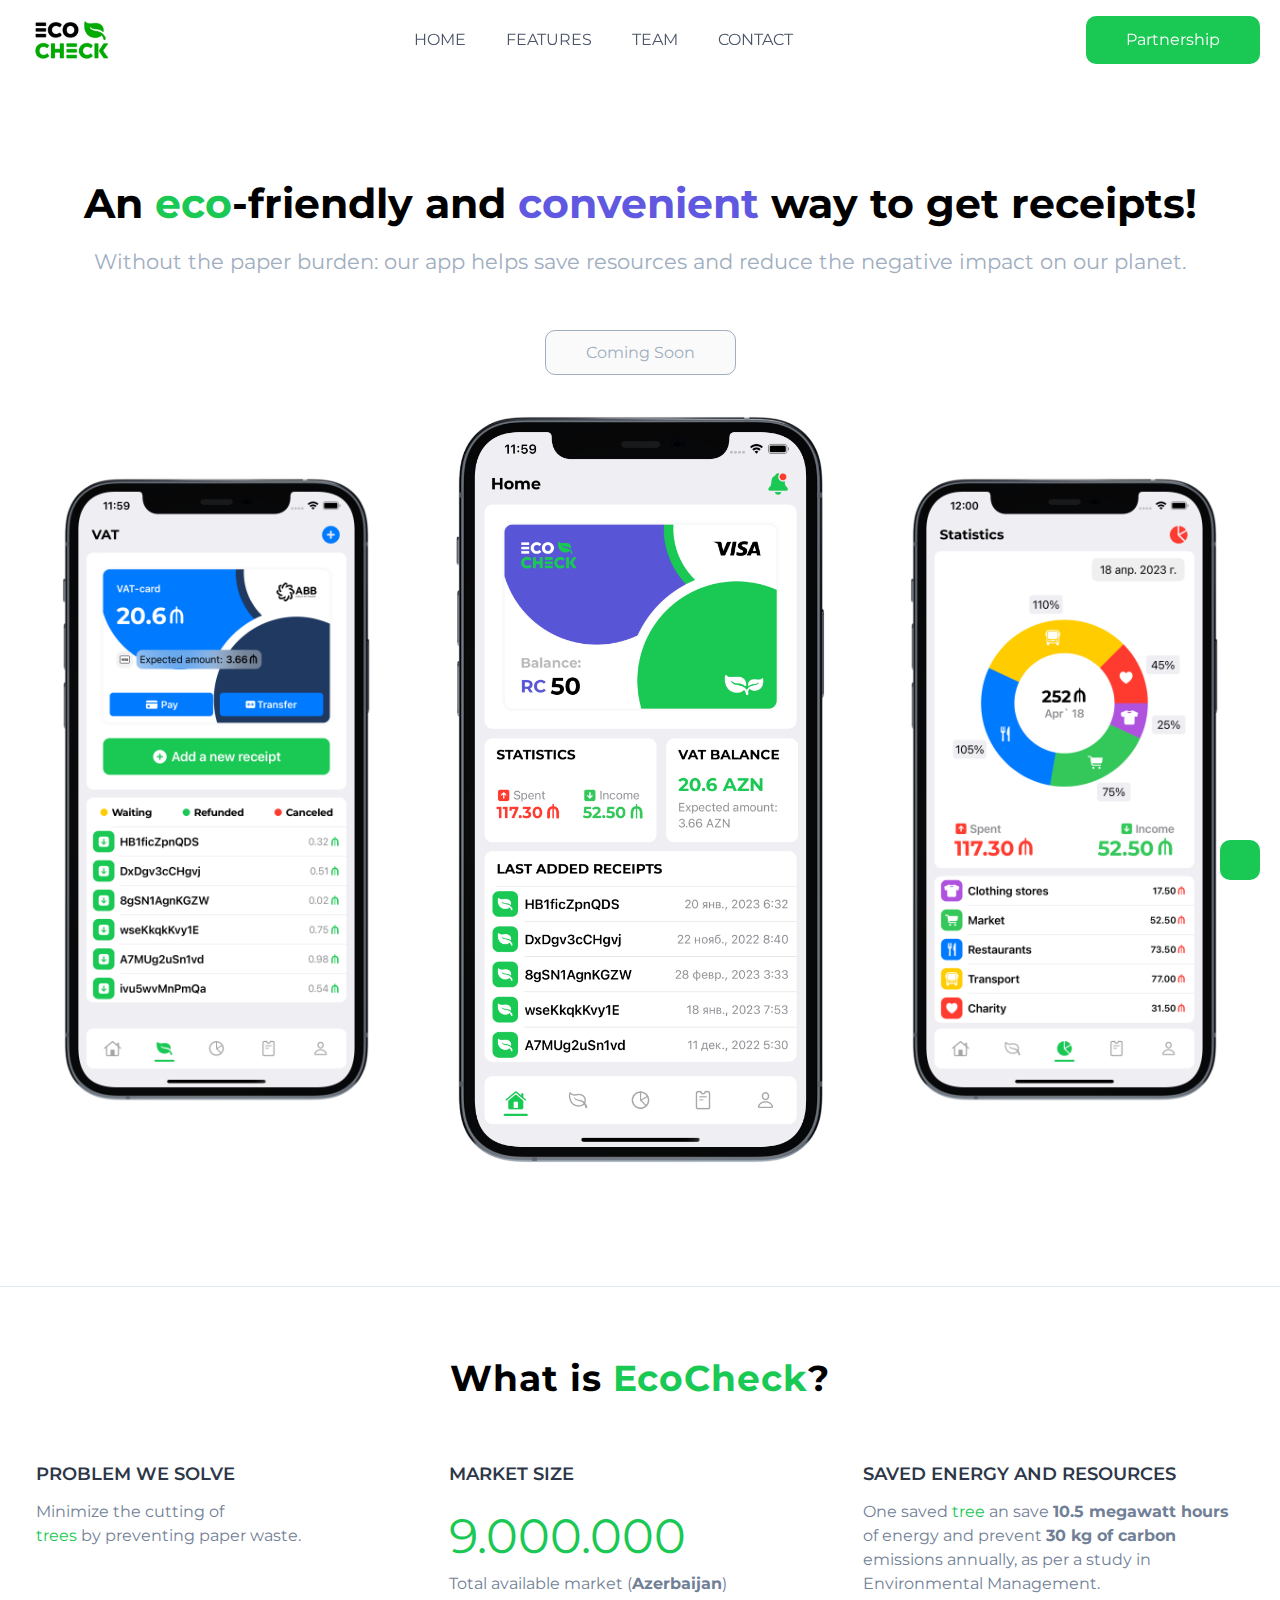
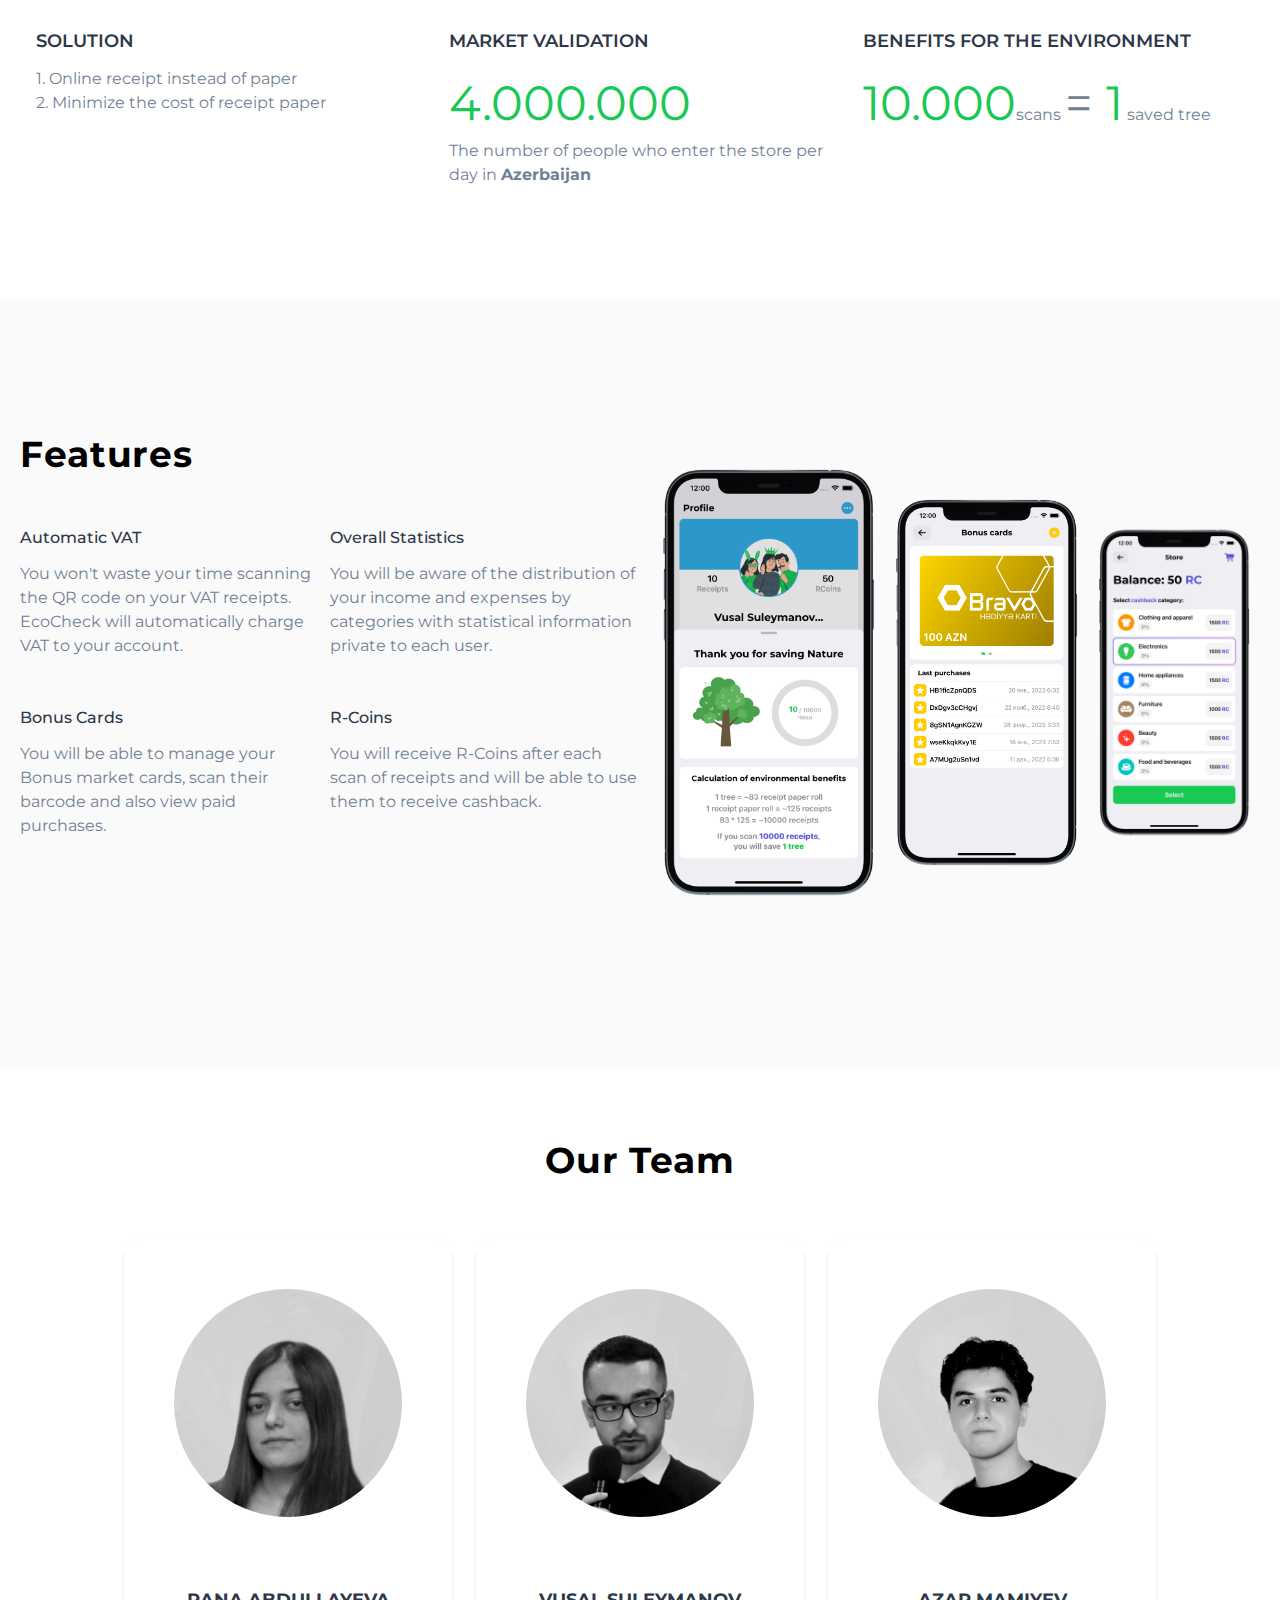
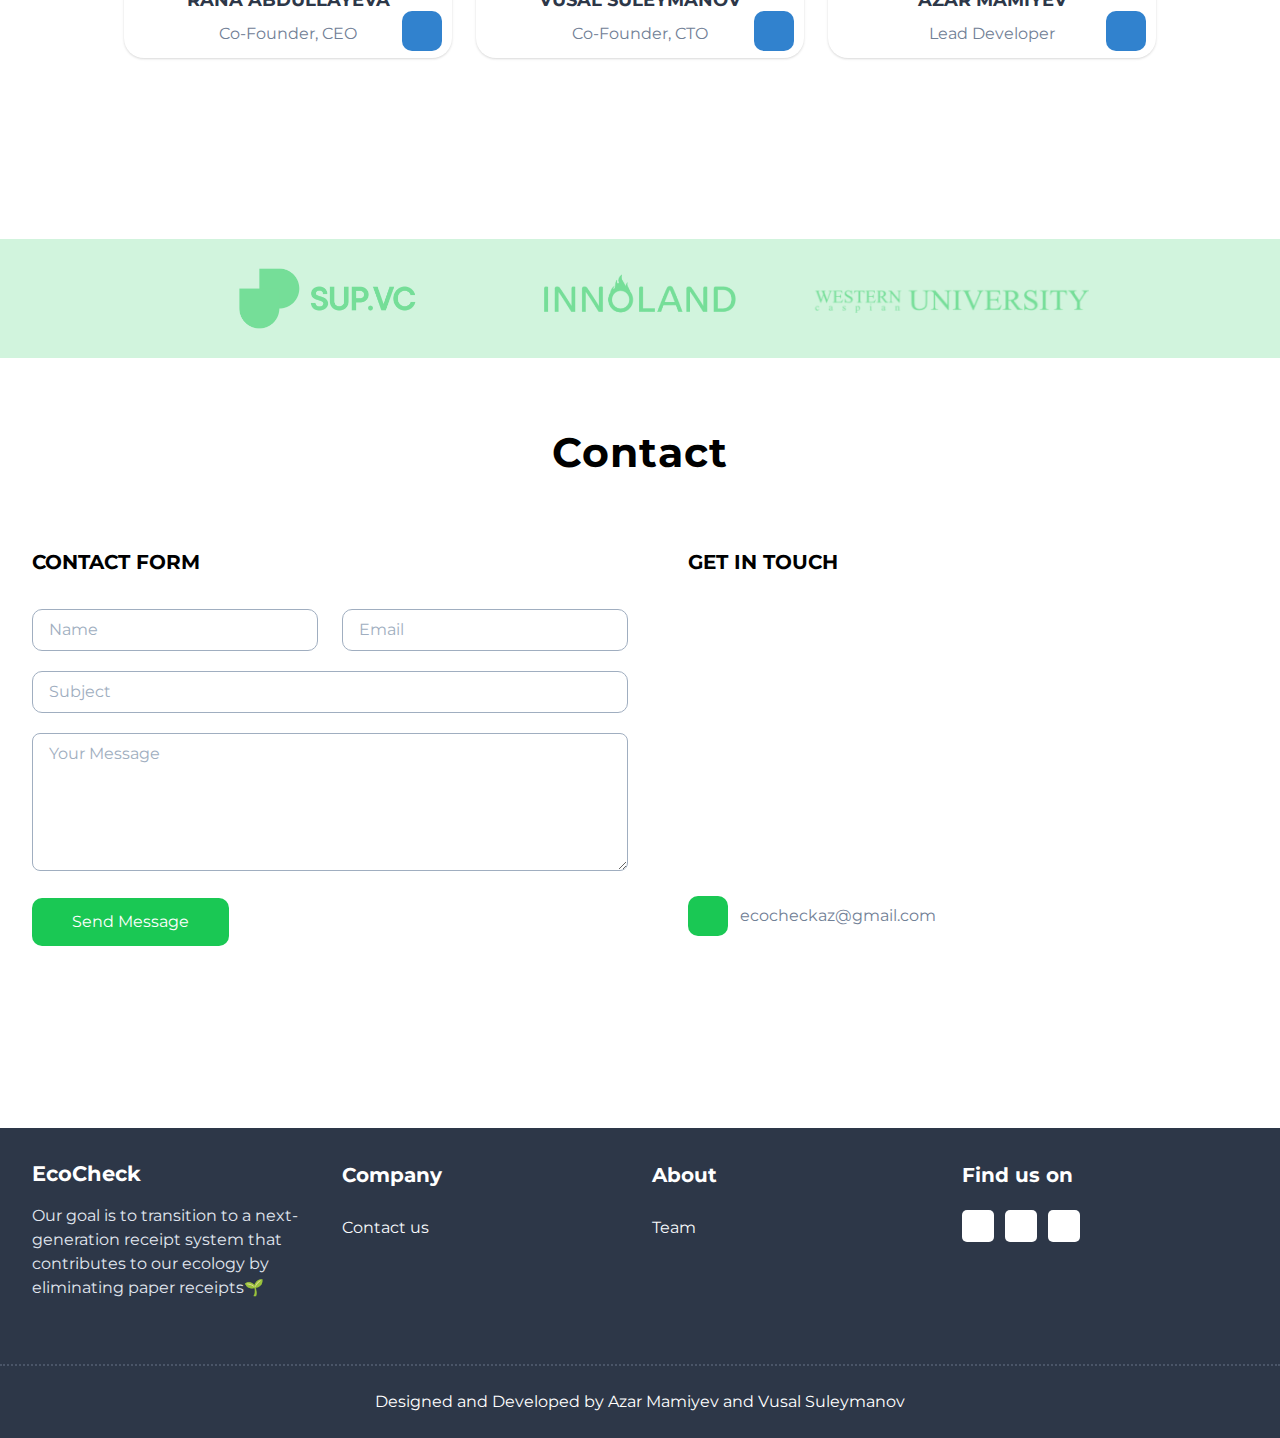
==== index.html @ 6d4630d9 "Add files via upload" ====
<!DOCTYPE html>
<html lang="en" style="scroll-behavior: smooth;">
  <head>
    <!-- Required meta tags -->
    <meta charset="utf-8">
    <meta name="viewport" content="width=device-width, initial-scale=1, shrink-to-fit=no">

    <!--====== Favicon Icon ======-->
    <link rel="shortcut icon" href="assets/img/favicon.png" type="image/png">

    <title>EcoCheck</title>

    <!-- Icon -->
    <link rel="stylesheet" type="text/css" href="assets/css/LineIcons.2.0.css">
    <link rel="stylesheet" href="https://cdnjs.cloudflare.com/ajax/libs/font-awesome/6.4.0/css/all.min.css" integrity="sha512-iecdLmaskl7CVkqkXNQ/ZH/XLlvWZOJyj7Yy7tcenmpD1ypASozpmT/E0iPtmFIB46ZmdtAc9eNBvH0H/ZpiBw==" crossorigin="anonymous" referrerpolicy="no-referrer" />
    <!-- Animate -->
    <link rel="stylesheet" type="text/css" href="assets/css/animate.css">
    <!-- Tiny Slider  -->
    <link rel="stylesheet" type="text/css" href="assets/css/tiny-slider.css">
    <!-- Tailwind css -->
    <link rel="stylesheet" type="text/css" href="assets/css/tailwind.css">
  </head>
  <body>

    <!-- Header Area wrapper Starts -->
    <header id="header-wrap" class="relative">
      <!-- Navbar Start -->      
      <div class="navigation fixed top-0 left-0 w-full z-30 duration-300">
          <div class="container">
              <nav class="navbar py-2 navbar-expand-lg flex justify-between items-center relative duration-300">
                  <a class="navbar-brand smaller" href="index.html">
                    <img src="assets/img/Logo.png" alt="Logo">
                  </a>
                  <button class="navbar-toggler focus:outline-none block lg:hidden" type="button" data-toggle="collapse" data-target="#navbarSupportedContent" aria-controls="navbarSupportedContent" aria-expanded="false" aria-label="Toggle navigation">
                      <span class="toggler-icon"></span>
                      <span class="toggler-icon"></span>
                      <span class="toggler-icon"></span>
                  </button>

                  <div class="collapse navbar-collapse hidden lg:block duration-300 shadow absolute top-100 left-0 mt-full bg-white z-20 px-5 py-3 w-full lg:static lg:bg-transparent lg:shadow-none" id="navbarSupportedContent">
            <ul class="navbar-nav mr-auto justify-center items-center lg:flex">
              <li class="nav-item">
                <a class="page-scroll" href="#" onclick="scroolNav('hero-area')">Home</a>
              </li>
              <li class="nav-item">
                <a class="page-scroll" href="#" onclick="scroolNav('feature')">Features</a>
              </li>
              <li class="nav-item">
                <a class="page-scroll" href="#" onclick="scroolNav('team')">Team</a>
              </li>
              <li class="nav-item">
                <a class="page-scroll" href="#" onclick="scroolNav('contact')">Contact</a>
              </li>
            </ul>
          </div>
          <div class="text-center mb-15 wow fadeInUp" data-wow-delay="1.2s">
            <button onclick="scroolNav('contact')" class="btn">Partnership</button>
          </div>
        </nav>
      </div>
    </div>
    <!-- Navbar End -->
    </header>
    <!-- Header Area wrapper End -->

    <!-- Hero Area Start -->
  <section id="hero-area" class="bg-white-100 pt-48 pb-10">
    <div class="container">
      <div class="flex justify-between">
        <div class="w-full text-center">
          <h2 class="text-4xl font-bold leading-snug mb-10 wow fadeInUp" data-wow-delay="1s">An <p class="greentext">eco</p>-friendly and <p class="indigotext">convenient</p> way to get receipts!</h2>
          <p class="text-2xl leading-snug text-gray-500 mb-16 wow fadeInUp" data-wow-delay="1s">Without the paper burden: our app helps save resources and reduce the negative impact on our planet.</p>
          <div class="text-center mb-12 wow fadeInUp" data-wow-delay="1.2s">
            <a class="no-click-btn">Coming Soon</a>
          </div>
          <div class="text-center wow fadeInUp centerize" data-wow-delay="1.6s">
            <img class="mx-auto screen-size-2 float-right" src="assets/img/screens/Vatview.png" alt="Screenshot">
            <img class="mx-auto screen-size float-right" src="assets/img/screens/Homeview.png" alt="Screenshot">
            <img class="mx-auto screen-size-2 float-right" src="assets/img/screens/Statisticsview.png" alt="Screenshot">
          </div>
        </div>
      </div>
    </div>
  </section>
  <!-- Hero Area End -->

  <hr>

  <!-- Services Section Start -->
  <section id="services" class="py-24">
    <div class="container">
      <div class="text-center">
        <h2 class="mb-12 section-heading wow fadeInDown text-black" data-wow-delay="0.3s">What is <p class="greentext">EcoCheck</p>?</h2>
      </div>
      <div class="flex flex-wrap">
        <!-- Services item -->
        <div class="w-full sm:w-1/2 md:w-1/2 lg:w-1/3">
          <div class="m-4 wow fadeInRight" data-wow-delay="0.3s">
            <div class="greentext text-5xl">
              <i class="fa-solid fa-triangle-exclamation"></i>
            </div>
            <div>
              <h3 class="service-title">Problem we solve</h3>
              <p class="text-gray-600">Minimize the cutting of <p class="greentext">trees</p><p class="graytext"> by preventing paper waste.</p>
            </div>
          </div>
        </div>
        <!-- Services item -->
        <div class="w-full sm:w-1/2 md:w-1/2 lg:w-1/3">
          <div class="m-4 wow fadeInRight" data-wow-delay="0.6s">
            <div class="greentext text-5xl">
              <i class="fa-solid fa-chart-simple"></i>
            </div>
            <div>
              <h3 class="service-title">Market Size</h3>
              <p class="greentext text-5xl">9.000.000</p>
              <p class="text-gray-600">Total available market (<strong>Azerbaijan</strong>)</p>
            </div>
          </div>
        </div>
        <!-- Services item -->
        <div class="w-full sm:w-1/2 md:w-1/2 lg:w-1/3">
          <div class="m-4 wow fadeInRight" data-wow-delay="0.9s">
            <div class="greentext text-5xl">
              <i class="fa-solid fa-tree"></i>
            </div>
            <div>
              <h3 class="service-title">Saved energy and resources</h3>
              <p class="graytext">One saved <p class="greentext">tree</p><p class="graytext"> an save <strong>10.5 megawatt hours</strong> of energy and prevent <strong>30 kg of carbon</strong> emissions annually, as per a study in Environmental Management.</p>
            </div>
          </div>
        </div>
        <!-- Services item -->
        <div class="w-full sm:w-1/2 md:w-1/2 lg:w-1/3">
          <div class="m-4 wow fadeInRight" data-wow-delay="1.2s">
            <div class="greentext text-5xl">
              <i class="fa-solid fa-square-check"></i>
            </div>
            <div>
              <h3 class="service-title">Solution</h3>
              <p class="text-gray-600">1. Online receipt instead of paper</p>
              <p class="text-gray-600">2. Minimize the cost of receipt paper</p>
            </div>
          </div>
        </div>
        <!-- Services item -->
        <div class="w-full sm:w-1/2 md:w-1/2 lg:w-1/3">
          <div class="m-4 wow fadeInRight" data-wow-delay="1.5s">
            <div class="greentext text-5xl">
              <i class="fa-solid fa-people-group"></i>
            </div>
            <div>
              <h3 class="service-title">Market Validation</h3>
              <p class="greentext text-5xl">4.000.000</p>
              <p class="text-gray-600">The number of people who enter the store per day in <strong>Azerbaijan</strong></p>
            </div>
          </div>
        </div>
        <!-- Services item -->
        <div class="w-full sm:w-1/2 md:w-1/2 lg:w-1/3">
          <div class="m-4 wow fadeInRight" data-wow-delay="1.8s">
            <div class="greentext text-5xl">
              <i class="fa-solid fa-leaf"></i>
            </div>
            <div>
              <h3 class="service-title">Benefits for the Environment</h3>
              <p class="greentext text-5xl">10.000</p><p class="graytext">scans</p>
              <p class="graytext text-5xl">= </p>
              <p class="greentext text-5xl">1</p>
              <p class="graytext">saved tree</p>
            </div>
          </div>
        </div>
      </div>
    </div>
  </section>
  <!-- Services Section End -->


  <!-- Feature Section Start -->
  <div id="feature" class="graybackground py-24" style="height: 770px;">
    <div class="container">
      <div class="flex flex-wrap items-center">
        <div class="w-full lg:w-1/2">
          <div class="mb-5 lg:mb-0">
            <h2 class="mb-12 section-heading wow fadeInDown text-black" data-wow-delay="0.3s">Features</h2>
            <div class="flex flex-wrap">
              <div class="w-full sm:w-1/2 lg:w-1/2">
                <div class="">
                  <div class="icon text-4xl">
                    <i class="fa-regular fa-money-bill-transfer"></i>
                  </div>
                  <div class="features-content">
                    <h4 class="feature-title">Automatic VAT</h4>
                    <p>You won't waste your time scanning the QR code on your VAT receipts. EcoCheck will automatically charge VAT to your account.</p>
                  </div>
                </div>
              </div>
              <div class="w-full sm:w-1/2 lg:w-1/2">
                <div>
                  <div class="icon text-4xl">
                    <i class="fa-solid fa-chart-pie" style="color: #FF0000;"></i>
                  </div>
                  <div class="features-content">
                    <h4 class="feature-title">Overall Statistics</h4>
                    <p>You will be aware of the distribution of your income and expenses by categories with statistical information private to each user.</p>
                  </div>
                </div>
              </div>
              <div class="w-full sm:w-1/2 lg:w-1/2">
                <div>
                  <div class="icon text-4xl marg-top">
                    <i class="fa-solid fa-credit-card" style="color: #6058E1;"></i>
                  </div>
                  <div class="features-content">
                    <h4 class="feature-title">Bonus Cards</h4>
                    <p>You will be able to manage your Bonus market cards, scan their barcode and also view paid <br>purchases.</p>
                  </div>
                </div>
              </div>
              <div class="w-full sm:w-1/2 lg:w-1/2">
                <div>
                  <div class="icon text-4xl marg-top">
                    <i class="fa-solid fa-coins" style="color: #FFD600;"></i>
                  </div>
                  <div class="features-content">
                    <h4 class="feature-title">R-Coins</h4>
                    <p>You will receive R-Coins after each scan of receipts and will be able to use them to receive cashback.</p>
                  </div>
                </div>
              </div>
            </div>
          </div>
        </div>
        <div class="w-full lg:w-1/2" style="margin-top: 100px;">
          <div class="mx-3 lg:mr-0 lg:ml-3 wow fadeInRight centerize" data-wow-delay="0.3s">
            <img class="mx-auto screen-size-3 float-right" src="assets/img/screens/Treeview.png" alt="VAT">
            <img class="mx-auto screen-size float-right" src="assets/img/screens/Bonusesview.png" alt="VAT">
            <img class="mx-auto screen-size-2 float-right" src="assets/img/screens/Storeview.png" alt="VAT">
          </div>
        </div>
      </div>
    </div>
  </div>
  <!-- Feature Section End -->

  <!-- Team Item Starts -->
  <section id="team" class="py-24 text-center" style="height: 770px;">
    <div class="container">
      <div class="text-center">
        <h2 class="mb-12 section-heading wow fadeInDown" data-wow-delay="0.3s">Our Team</h2>
      </div>
      <div class="flex flex-wrap justify-center">
        <div class="max-w-sm sm:w-1/2 md:w-1/2 lg:w-1/3">
          <div class="team-item">
            <div class="team-img relative">
              <img class="img-fluid img1" src="assets/img/team/img1.jpg" alt="">
            </div>
            <div class="text-center px-5 py-3">
              <h3 class="team-name">Rana Abdullayeva</h3>
              <p>Co-Founder, CEO</p>
              <a href="https://www.linkedin.com/in/rena-abdullayeva-781b67197/" class="social-link hover:bg-indigo-500">
                <i class="lni lni-linkedin-original" aria-hidden="true"></i>
              </a>
            </div>
          </div>
        </div>
        <div class="max-w-sm sm:w-1/2 md:w-1/2 lg:w-1/3">
          <div class="team-item">
            <div class="team-img relative">
              <img class="img-fluid img1" src="assets/img/team/img2.jpg" alt="">
            </div>
            <div class="text-center px-5 py-3">
              <h3 class="team-name">Vusal Suleymanov</h3>
              <p>Co-Founder, CTO</p>
              <a href="https://www.linkedin.com/in/vusal-suleymanov/" class="social-link hover:bg-indigo-500">
                <i class="lni lni-linkedin-original" aria-hidden="true"></i>
              </a>
            </div>
          </div>
        </div>
        <div class="max-w-sm sm:w-1/2 md:w-1/2 lg:w-1/3">
          <div class="team-item">
            <div class="team-img relative">
              <img class="img-fluid img1" src="assets/img/team/img3.jpg" alt="">
            </div>
            <div class="text-center px-5 py-3">
              <h3 class="team-name">Azar Mamiyev</h3>
              <p>Lead Developer</p>
              <a href="https://www.linkedin.com/in/azarmamiyev/" class="social-link hover:bg-indigo-500">
                <i class="lni lni-linkedin-original" aria-hidden="true"></i>
              </a>
            </div>
          </div>
        </div>
      </div>
    </div>
  </section>
  <!-- Team Section End -->

  <!-- Clients Section Start -->
  <div id="clients" class="py-2 transparentgreen">
    <div class="container">
      <div class="text-center">
      </div>
      <div class="flex flex-wrap justify-center">
        <div class="w-1/2 md:w-1/4 lg:w-1/4 centerize">
          <div class="m-5 wow fadeInUp centerize" data-wow-delay="0.3s">
            <img class="client-logo" src="assets/img/partners/Supvc.png" alt="">
          </div>
        </div>
        <div class="w-1/2 md:w-1/4 lg:w-1/4 centerize">
          <div class="m-5 wow fadeInUp centerize" data-wow-delay="0.6s">
            <img class="client-logo" src="assets/img/partners/Innoland.png" alt="">
          </div>
        </div>
        <div class="w-1/2 md:w-1/4 lg:w-1/4 centerize">
          <div class="m-6 wow fadeInUp centerize" data-wow-delay="0.9s">
            <img class="client-logo" src="assets/img/partners/WCU.png" alt="">
          </div>
        </div>
      </div>
    </div>
  </div>
</div>
<!-- Clients Section End -->

    <!-- Testimonial Section Start -->
    <div style="display: none;">
    <section id="testimonial" class="py-24 bg-gray-800">
      <div class="container">
        <div class="flex justify-center mx-3">
          <div class="w-full lg:w-7/12">
            <div id="testimonials" class="testimonials">
              <!-- testimonial item start -->
              <div class="item focus:outline-none">
                <div class="text-center py-10 px-8 md:px-10 rounded border border-gray-900">
                  <div class="text-center">
                    <p class="text-gray-600 leading-loose">Holisticly empower leveraged ROI whereas effective web-readiness. Completely enable emerging meta-services with cross-platform web services. Quickly initiate inexpensive total linkage rather than extensible scenarios. Holisticly empower leveraged ROI whereas effective web-readiness. </p>
                  </div>
                  <div class="my-3 mx-auto w-24 h-24 shadow-md rounded-full">
                    <img class="rounded-full p-2 w-full" src="assets/img/testimonial/img1.jpg" alt="">
                  </div>
                  <div class="mb-2">
                    <h2 class="font-bold text-lg uppercase text-blue-600 mb-2">Rob</h2>
                    <h3 class="font-medium text-white text-sm">OnePageLove</h3>
                  </div>
                </div>
              </div>
              <!-- testimonial item end -->
              
            </div>
          </div>
        </div>
      </div>
    </section>
    </div>
    <!-- Testimonial Section End -->  

    <!-- carousel-area Section Start -->
    <div style="display: none;">
    <section class="carousel-area bg-gray-800 py-32">
      <div class="container">
        <div class="flex">
          <div class="w-full relative">
            <div class="portfolio-carousel">
              <div>
                <img class="w-full" src="assets/img/slide/img1.jpg" alt="">
              </div>
              <div>
                <img class="w-full" src="assets/img/slide/img2.jpg" alt="">
              </div>
              <div>
                <img class="w-full" src="assets/img/slide/img3.jpg" alt="">
              </div>
              <div>
                <img class="w-full" src="assets/img/slide/img4.jpg" alt="">
              </div>
              <div>
                <img class="w-full" src="assets/img/slide/img5.jpg" alt="">
              </div>
              <div>
                <img  class="w-full" src="assets/img/slide/img6.jpg" alt="">
              </div>
            </div>
          </div>
        </div>
      </div>
    </section>
  </div>
    <!-- carousel-area Section End -->

    <!-- Contact Section Start -->
<section id="contact" class="py-24" style="height: 770px;">    
  <div class="container">
    <div class="text-center">
      <h2 class="mb-16 text-4xl font-bold tracking-wide wow fadeInDown" data-wow-delay="0.3s">Contact</h2>
    </div>

    <div class="flex flex-wrap contact-form-area wow fadeInUp" data-wow-delay="0.4s">          
      <div class="w-full md:w-1/2">
        <div class="contact">
          <h2 class="uppercase font-bold text-xl mb ml-3">Contact Form</h2>
          <form id="contactForm" action="assets/contact.php">
            <div class="flex flex-wrap">
              <div class="w-full sm:w-1/2 md:w-full lg:w-1/2">
                <div class="mx-3">
                  <input type="text" class="form-input rounded-full" id="name" name="name" placeholder="Name" required data-error="Please enter your name">
                </div>                                 
              </div>
              <div class="w-full sm:w-1/2 md:w-full lg:w-1/2">
                <div class="mx-3">
                  <input type="email" placeholder="Email" id="email" class="form-input rounded-full" name="email" required data-error="Please enter your email">
                </div> 
              </div>
              <div class="w-full">
                <div class="mx-3">
                  <input type="text" placeholder="Subject" id="subject" name="subject" class="form-input rounded-full" required data-error="Please enter your subject">
                </div>
              </div>
              <div class="w-full">
                <div class="mx-3"> 
                  <textarea class="form-input rounded-lg" id="message" name="message" placeholder="Your Message" rows="5" data-error="Write your message" required></textarea>
                </div>
              </div>
              <div class="w-full">
                <div class="submit-button mx-3">
                  <button class="btn" id="submit" type="submit">Send Message</button>
                </div>
              </div>
            </div>            
          </form>
        </div>
      </div>
      <div class="w-full md:w-1/2">
        <div class="ml-3 md:ml-12 wow fadeIn">
          <h2 class="uppercase font-bold text-xl mb">Get In Touch</h2>
          <div>
            <div class="flex flex-wrap mb-6 items-center">
              <iframe src="https://www.google.com/maps/embed?pb=!1m14!1m12!1m3!1d1145.868211050891!2d49.859844606347686!3d40.4095074940613!2m3!1f0!2f0!3f0!3m2!1i1024!2i768!4f13.1!5e0!3m2!1sru!2saz!4v1682277036826!5m2!1sru!2saz" width="650" height="263" style="border:5; border-radius: 10px;" allowfullscreen="" loading="lazy" referrerpolicy="no-referrer-when-downgrade"></iframe>
            </div>
            <div class="flex flex-wrap mb-6 items-center">
              <div class="contact-icon">
                <i class="lni lni-envelope"></i>
              </div>
              <p class="pl-3">
                <a href="mailto:ecocheckaz@gmail.com" class="block">ecocheckaz@gmail.com</a>
              </p>
            </div>
          </div>
        </div>
      </div>
    </div>
  </div> 
</section>
<!-- Contact Section End -->
  
    <!-- Map Section Start -->
<div style="display: none;">
  <section id="google-map-area">
    <div class="mx-6 mb-6">
      <div class="flex">
        <div class="w-full">
          <object style="border:0; height: 450px; width: 100%;" data="https://www.google.com/maps/embed?pb=!1m18!1m12!1m3!1d3102.7887109309127!2d-77.44196278417968!3d38.95165507956235!2m3!1f0!2f0!3f0!3m2!1i1024!2i768!4f13.1!3m3!1m2!1s0x0%3A0x0!2zMzjCsDU3JzA2LjAiTiA3N8KwMjYnMjMuMiJX!5e0!3m2!1sen!2sbd!4v1545420879707"></object>
        </div>
      </div>
    </div>
  </section>
</div>
<!-- Map Section End -->

	  <!-- Footer Section Start -->
    <footer id="footer" class="bg-gray-800 py-16">
      <div class="container">
        <div class="flex flex-wrap">
          <div class="w-full sm:w-1/2 md:w-1/2 lg:w-1/4 wow fadeInUp" data-wow-delay="0.2s">
            <div class="mx-3 mb-8">
              <div class="footer-logo mb-3">
                <h3 class="font-bold text-2xl leading-snug text-white mb-10 wow fadeInUp" data-wow-delay="1s">EcoCheck</h3>
              </div>
              <p class="text-gray-300">
                Our goal is to transition to a next-generation receipt system that contributes to our ecology by eliminating paper receipts🌱</p>
            </div>
          </div>
          <div class="w-full sm:w-1/2 md:w-1/2 lg:w-1/4 wow fadeInUp" data-wow-delay="0.4s">
            <div class="mx-3 mb-8">
              <h3 class="font-bold text-xl text-white mb-5">Company</h3>
              <ul>
                <li><a href="#contact" class="footer-links">Contact us</a></li>
              </ul>
            </div>
          </div>
          <div class="w-full sm:w-1/2 md:w-1/2 lg:w-1/4 wow fadeInUp" data-wow-delay="0.6s">
            <div class="mx-3 mb-8">
              <h3 class="font-bold text-xl text-white mb-5">About</h3>
              <ul>
                <li><a href="#team" class="footer-links">Team</a></li>
              </ul>
            </div>
          </div>
          <div class="w-full sm:w-1/2 md:w-1/2 lg:w-1/4 wow fadeInUp" data-wow-delay="0.8s">
            <div class="mx-3 mb-8">
              <h3 class="font-bold text-xl text-white mb-5">Find us on</h3>
        
              <ul class="social-icons flex justify-start">
              </li>
              <li class="mx-2">
                <a href="https://www.facebook.com/profile.php?id=100090750064541"
                  class="footer-icon hover:bg-indigo-500">
                  <i class="lni lni-facebook-original" aria-hidden="true"></i>
                </a>
              </li>
                </li>
                <li class="mx-2">
                  <a href="https://www.instagram.com/ecocheck.az/"
                    class="footer-icon hover:bg-red-500">
                    <i class="lni lni-instagram-original" aria-hidden="true"></i>
                  </a>
                </li>
                <li class="mx-2">
                  <a href="https://www.linkedin.com/company/ecocheck0/"
                    class="footer-icon hover:bg-indigo-600">
                    <i class="lni lni-linkedin-original" aria-hidden="true"></i>
                  </a>
                </li>
              </ul>
            </div>
          </div>
        </div>
      </div>     
    </footer> 
    <!-- Footer Section End -->


    <section class="bg-gray-800 py-6 border-t-2 border-gray-700 border-dotted">
      <div class="container">
        <div class="flex flex-wrap">
          <div class="w-full text-center">
            <p class="text-white">Designed and Developed by <a class="text-white duration-300 hover:text-blue-600" href="https://linkedin.com/in/AzarMamiyev" rel="nofollow">Azar Mamiyev</a> and <a class="text-white duration-300 hover:text-blue-600" href="https://graygrids.com" rel="nofollow">Vusal Suleymanov</a></p>
          </div>
        </div>
      </div>
    </section>    

    <!-- Go to Top Link -->
    <a href="#" class="back-to-top w-10 h-10 fixed bottom-0 right-0 mb-5 mr-5 flex items-center justify-center rounded-full bg-green-600 text-white text-lg z-20 duration-300 hover:bg-green-500">
      <i class="lni lni-arrow-up"></i>
    </a>
    
    <!-- Preloader -->
<!--     <div id="preloader">
      <div class="loader" id="loader-1"></div>
    </div> -->
    <!-- End Preloader -->
    
    <!-- All js Here -->
    <script src="assets/js/wow.js"></script>
    <script src="assets/js/tiny-slider.js"></script>    
    <script src="assets/js/main.js"></script>
  </body>

  <script src="https://smtpjs.com/v3/smtp.js"></script>
    <script>

      var btn = document.getElementById('submit');
      btn.addEventListener('click', function(e){
        e.preventDefault()
        var name = document.getElementById('name').value;
        var email = document.getElementById('email').value;
        var subject = document.getElementById('subject').value;
        var message = document.getElementById('message').value;
        var body = 'name: ' + name '<br/> email: ' + email + '<br/> subject' + subject + '<br/> message' + message;

        Email.send({
          Host : "smtp.gmail.com",
          Username : "ecocheckaz@gmail.com",
          Password : "hhigsaifqrsembmf",
          To : 'ecocheckaz@gmail.com',
          From : email,
          Subject : subject,
          Body : body
        }).then(
        message => alert(message)
        );

    </script>     

</html>
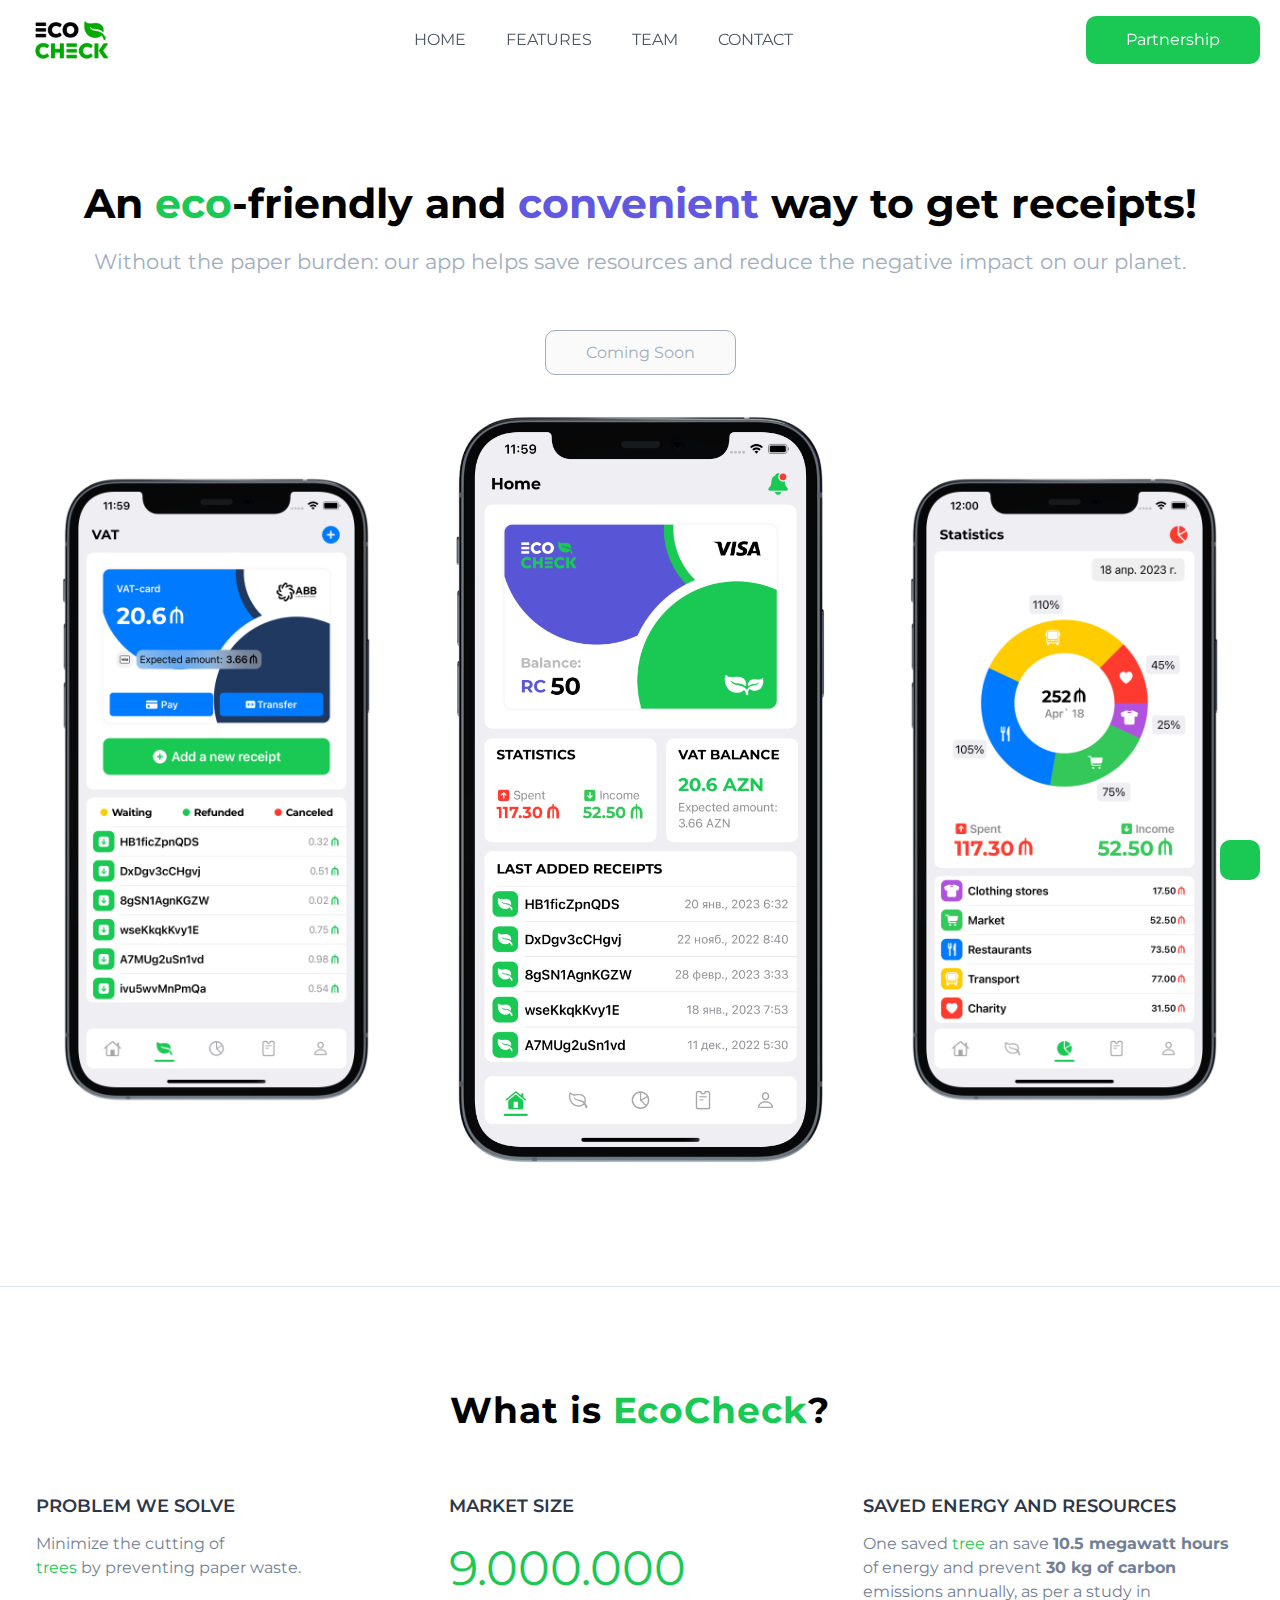
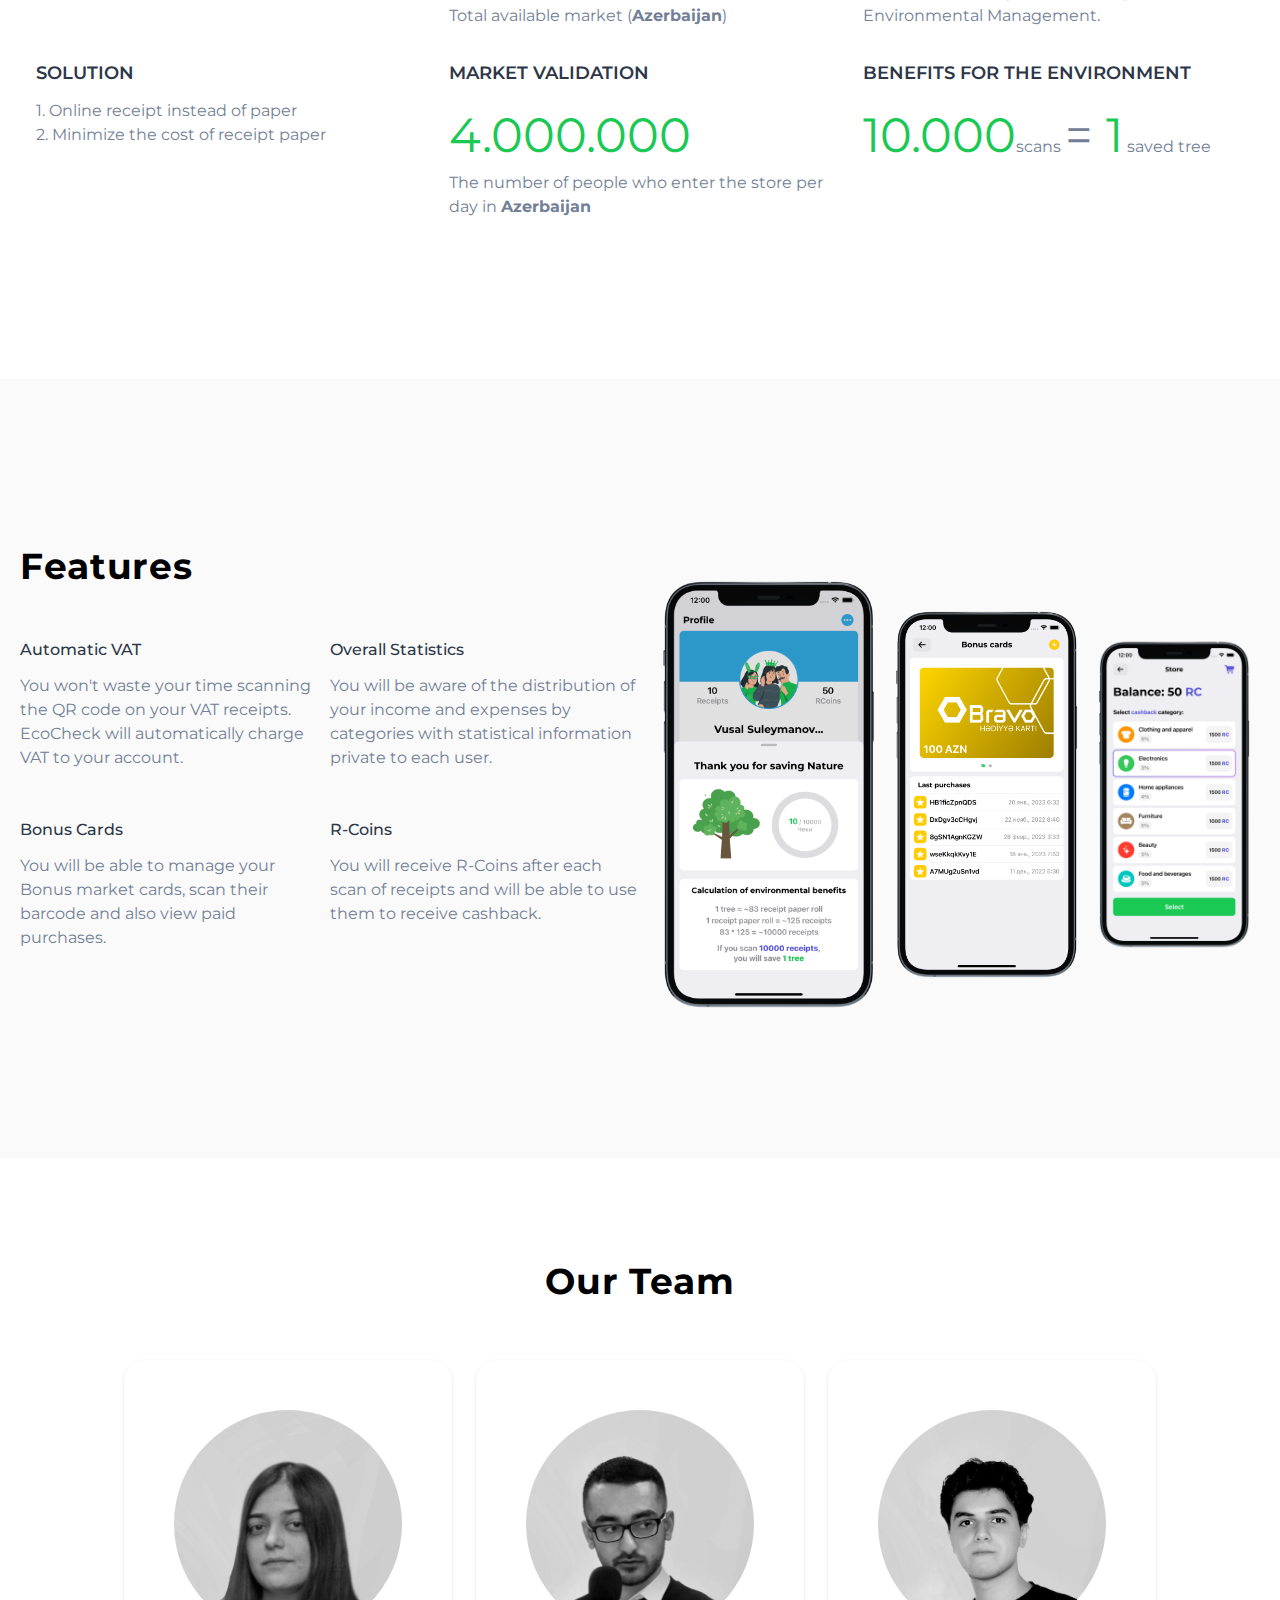
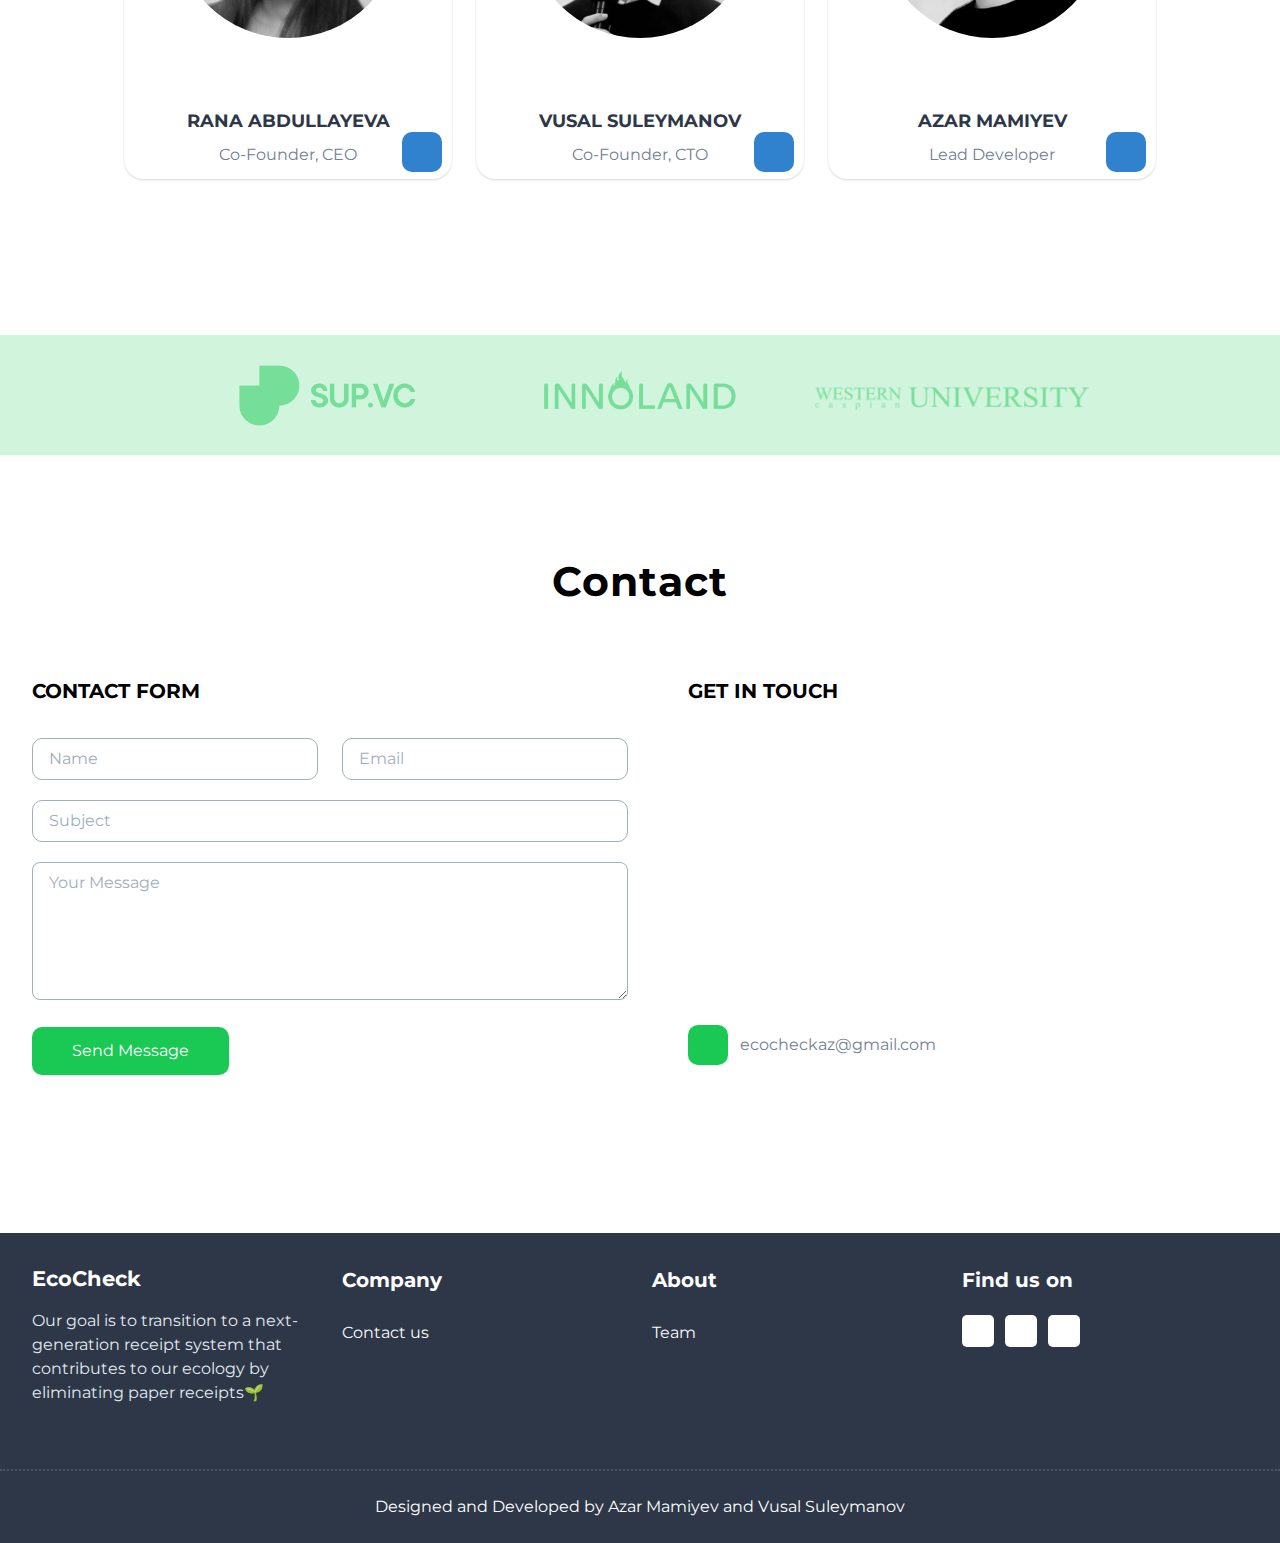
==== commit 3cda8c03: "Add files via upload" ====
--- a/index.html
+++ b/index.html
@@ -1,43 +1,44 @@
 <!DOCTYPE html>
 <html lang="en" style="scroll-behavior: smooth;">
-  <head>
-    <!-- Required meta tags -->
-    <meta charset="utf-8">
-    <meta name="viewport" content="width=device-width, initial-scale=1, shrink-to-fit=no">
-
-    <!--====== Favicon Icon ======-->
-    <link rel="shortcut icon" href="assets/img/favicon.png" type="image/png">
-
-    <title>EcoCheck</title>
-
-    <!-- Icon -->
-    <link rel="stylesheet" type="text/css" href="assets/css/LineIcons.2.0.css">
-    <link rel="stylesheet" href="https://cdnjs.cloudflare.com/ajax/libs/font-awesome/6.4.0/css/all.min.css" integrity="sha512-iecdLmaskl7CVkqkXNQ/ZH/XLlvWZOJyj7Yy7tcenmpD1ypASozpmT/E0iPtmFIB46ZmdtAc9eNBvH0H/ZpiBw==" crossorigin="anonymous" referrerpolicy="no-referrer" />
-    <!-- Animate -->
-    <link rel="stylesheet" type="text/css" href="assets/css/animate.css">
-    <!-- Tiny Slider  -->
-    <link rel="stylesheet" type="text/css" href="assets/css/tiny-slider.css">
-    <!-- Tailwind css -->
-    <link rel="stylesheet" type="text/css" href="assets/css/tailwind.css">
-  </head>
-  <body>
-
-    <!-- Header Area wrapper Starts -->
-    <header id="header-wrap" class="relative">
-      <!-- Navbar Start -->      
-      <div class="navigation fixed top-0 left-0 w-full z-30 duration-300">
-          <div class="container">
-              <nav class="navbar py-2 navbar-expand-lg flex justify-between items-center relative duration-300">
-                  <a class="navbar-brand smaller" href="index.html">
-                    <img src="assets/img/Logo.png" alt="Logo">
-                  </a>
-                  <button class="navbar-toggler focus:outline-none block lg:hidden" type="button" data-toggle="collapse" data-target="#navbarSupportedContent" aria-controls="navbarSupportedContent" aria-expanded="false" aria-label="Toggle navigation">
-                      <span class="toggler-icon"></span>
-                      <span class="toggler-icon"></span>
-                      <span class="toggler-icon"></span>
-                  </button>
-
-                  <div class="collapse navbar-collapse hidden lg:block duration-300 shadow absolute top-100 left-0 mt-full bg-white z-20 px-5 py-3 w-full lg:static lg:bg-transparent lg:shadow-none" id="navbarSupportedContent">
+<head>
+  <!-- Required meta tags -->
+  <meta charset="utf-8">
+  <meta name="viewport" content="width=device-width, initial-scale=1, shrink-to-fit=no">
+
+  <!--====== Favicon Icon ======-->
+  <link rel="shortcut icon" href="assets/img/favicon.png" type="image/png">
+
+  <title>EcoCheck</title>
+
+  <!-- Icon -->
+  <link rel="stylesheet" type="text/css" href="assets/css/LineIcons.2.0.css">
+  <link rel="stylesheet" href="https://cdnjs.cloudflare.com/ajax/libs/font-awesome/6.4.0/css/all.min.css" integrity="sha512-iecdLmaskl7CVkqkXNQ/ZH/XLlvWZOJyj7Yy7tcenmpD1ypASozpmT/E0iPtmFIB46ZmdtAc9eNBvH0H/ZpiBw==" crossorigin="anonymous" referrerpolicy="no-referrer" />
+  <!-- Animate -->
+  <link rel="stylesheet" type="text/css" href="assets/css/animate.css">
+  <!-- Tiny Slider  -->
+  <link rel="stylesheet" type="text/css" href="assets/css/tiny-slider.css">
+  <!-- Tailwind css -->
+  <link rel="stylesheet" type="text/css" href="assets/css/tailwind.css">
+  <script src="https://smtpjs.com/v3/smtp.js"></script>
+</head>
+<body>
+
+  <!-- Header Area wrapper Starts -->
+  <header id="header-wrap" class="relative">
+    <!-- Navbar Start -->      
+    <div class="navigation fixed top-0 left-0 w-full z-30 duration-300">
+      <div class="container">
+        <nav class="navbar py-2 navbar-expand-lg flex justify-between items-center relative duration-300">
+          <a class="navbar-brand smaller" href="index.html">
+            <img src="assets/img/Logo.png" alt="Logo">
+          </a>
+          <button class="navbar-toggler focus:outline-none block lg:hidden" type="button" data-toggle="collapse" data-target="#navbarSupportedContent" aria-controls="navbarSupportedContent" aria-expanded="false" aria-label="Toggle navigation">
+            <span class="toggler-icon"></span>
+            <span class="toggler-icon"></span>
+            <span class="toggler-icon"></span>
+          </button>
+
+          <div class="collapse navbar-collapse hidden lg:block duration-300 shadow absolute top-100 left-0 mt-full bg-white z-20 px-5 py-3 w-full lg:static lg:bg-transparent lg:shadow-none" id="navbarSupportedContent">
             <ul class="navbar-nav mr-auto justify-center items-center lg:flex">
               <li class="nav-item">
                 <a class="page-scroll" href="#" onclick="scroolNav('hero-area')">Home</a>
@@ -60,10 +61,10 @@
       </div>
     </div>
     <!-- Navbar End -->
-    </header>
-    <!-- Header Area wrapper End -->
-
-    <!-- Hero Area Start -->
+  </header>
+  <!-- Header Area wrapper End -->
+
+  <!-- Hero Area Start -->
   <section id="hero-area" class="bg-white-100 pt-48 pb-10">
     <div class="container">
       <div class="flex justify-between">
@@ -178,7 +179,7 @@
 
 
   <!-- Feature Section Start -->
-  <div id="feature" class="graybackground py-24" style="height: 770px;">
+  <div id="feature" class="graybackground py-24">
     <div class="container">
       <div class="flex flex-wrap items-center">
         <div class="w-full lg:w-1/2">
@@ -245,7 +246,7 @@
   <!-- Feature Section End -->
 
   <!-- Team Item Starts -->
-  <section id="team" class="py-24 text-center" style="height: 770px;">
+  <section id="team" class="py-24 text-center">
     <div class="container">
       <div class="text-center">
         <h2 class="mb-12 section-heading wow fadeInDown" data-wow-delay="0.3s">Our Team</h2>
@@ -325,73 +326,73 @@
 </div>
 <!-- Clients Section End -->
 
-    <!-- Testimonial Section Start -->
-    <div style="display: none;">
-    <section id="testimonial" class="py-24 bg-gray-800">
-      <div class="container">
-        <div class="flex justify-center mx-3">
-          <div class="w-full lg:w-7/12">
-            <div id="testimonials" class="testimonials">
-              <!-- testimonial item start -->
-              <div class="item focus:outline-none">
-                <div class="text-center py-10 px-8 md:px-10 rounded border border-gray-900">
-                  <div class="text-center">
-                    <p class="text-gray-600 leading-loose">Holisticly empower leveraged ROI whereas effective web-readiness. Completely enable emerging meta-services with cross-platform web services. Quickly initiate inexpensive total linkage rather than extensible scenarios. Holisticly empower leveraged ROI whereas effective web-readiness. </p>
-                  </div>
-                  <div class="my-3 mx-auto w-24 h-24 shadow-md rounded-full">
-                    <img class="rounded-full p-2 w-full" src="assets/img/testimonial/img1.jpg" alt="">
-                  </div>
-                  <div class="mb-2">
-                    <h2 class="font-bold text-lg uppercase text-blue-600 mb-2">Rob</h2>
-                    <h3 class="font-medium text-white text-sm">OnePageLove</h3>
-                  </div>
-                </div>
-              </div>
-              <!-- testimonial item end -->
-              
-            </div>
-          </div>
-        </div>
-      </div>
-    </section>
-    </div>
-    <!-- Testimonial Section End -->  
-
-    <!-- carousel-area Section Start -->
-    <div style="display: none;">
-    <section class="carousel-area bg-gray-800 py-32">
-      <div class="container">
-        <div class="flex">
-          <div class="w-full relative">
-            <div class="portfolio-carousel">
-              <div>
-                <img class="w-full" src="assets/img/slide/img1.jpg" alt="">
-              </div>
-              <div>
-                <img class="w-full" src="assets/img/slide/img2.jpg" alt="">
-              </div>
-              <div>
-                <img class="w-full" src="assets/img/slide/img3.jpg" alt="">
-              </div>
-              <div>
-                <img class="w-full" src="assets/img/slide/img4.jpg" alt="">
-              </div>
-              <div>
-                <img class="w-full" src="assets/img/slide/img5.jpg" alt="">
-              </div>
-              <div>
-                <img  class="w-full" src="assets/img/slide/img6.jpg" alt="">
-              </div>
-            </div>
-          </div>
-        </div>
-      </div>
-    </section>
-  </div>
-    <!-- carousel-area Section End -->
-
-    <!-- Contact Section Start -->
-<section id="contact" class="py-24" style="height: 770px;">    
+<!-- Testimonial Section Start -->
+<div style="display: none;">
+  <section id="testimonial" class="py-24 bg-gray-800">
+    <div class="container">
+      <div class="flex justify-center mx-3">
+        <div class="w-full lg:w-7/12">
+          <div id="testimonials" class="testimonials">
+            <!-- testimonial item start -->
+            <div class="item focus:outline-none">
+              <div class="text-center py-10 px-8 md:px-10 rounded border border-gray-900">
+                <div class="text-center">
+                  <p class="text-gray-600 leading-loose">Holisticly empower leveraged ROI whereas effective web-readiness. Completely enable emerging meta-services with cross-platform web services. Quickly initiate inexpensive total linkage rather than extensible scenarios. Holisticly empower leveraged ROI whereas effective web-readiness. </p>
+                </div>
+                <div class="my-3 mx-auto w-24 h-24 shadow-md rounded-full">
+                  <img class="rounded-full p-2 w-full" src="assets/img/testimonial/img1.jpg" alt="">
+                </div>
+                <div class="mb-2">
+                  <h2 class="font-bold text-lg uppercase text-blue-600 mb-2">Rob</h2>
+                  <h3 class="font-medium text-white text-sm">OnePageLove</h3>
+                </div>
+              </div>
+            </div>
+            <!-- testimonial item end -->
+
+          </div>
+        </div>
+      </div>
+    </div>
+  </section>
+</div>
+<!-- Testimonial Section End -->  
+
+<!-- carousel-area Section Start -->
+<div style="display: none;">
+  <section class="carousel-area bg-gray-800 py-32">
+    <div class="container">
+      <div class="flex">
+        <div class="w-full relative">
+          <div class="portfolio-carousel">
+            <div>
+              <img class="w-full" src="assets/img/slide/img1.jpg" alt="">
+            </div>
+            <div>
+              <img class="w-full" src="assets/img/slide/img2.jpg" alt="">
+            </div>
+            <div>
+              <img class="w-full" src="assets/img/slide/img3.jpg" alt="">
+            </div>
+            <div>
+              <img class="w-full" src="assets/img/slide/img4.jpg" alt="">
+            </div>
+            <div>
+              <img class="w-full" src="assets/img/slide/img5.jpg" alt="">
+            </div>
+            <div>
+              <img  class="w-full" src="assets/img/slide/img6.jpg" alt="">
+            </div>
+          </div>
+        </div>
+      </div>
+    </div>
+  </section>
+</div>
+<!-- carousel-area Section End -->
+
+<!-- Contact Section Start -->
+<section id="contact" class="py-24">    
   <div class="container">
     <div class="text-center">
       <h2 class="mb-16 text-4xl font-bold tracking-wide wow fadeInDown" data-wow-delay="0.3s">Contact</h2>
@@ -401,16 +402,16 @@
       <div class="w-full md:w-1/2">
         <div class="contact">
           <h2 class="uppercase font-bold text-xl mb ml-3">Contact Form</h2>
-          <form id="contactForm" action="assets/contact.php">
+          <form action="#" class="form-contact">
             <div class="flex flex-wrap">
               <div class="w-full sm:w-1/2 md:w-full lg:w-1/2">
                 <div class="mx-3">
-                  <input type="text" class="form-input rounded-full" id="name" name="name" placeholder="Name" required data-error="Please enter your name">
+                  <input type="text" class="form-input rounded-full" id="name" placeholder="Name" required data-error="Please enter your name">
                 </div>                                 
               </div>
               <div class="w-full sm:w-1/2 md:w-full lg:w-1/2">
                 <div class="mx-3">
-                  <input type="email" placeholder="Email" id="email" class="form-input rounded-full" name="email" required data-error="Please enter your email">
+                  <input type="email" placeholder="Email" id="email" class="form-input rounded-full" required data-error="Please enter your email">
                 </div> 
               </div>
               <div class="w-full">
@@ -425,7 +426,7 @@
               </div>
               <div class="w-full">
                 <div class="submit-button mx-3">
-                  <button class="btn" id="submit" type="submit">Send Message</button>
+                  <button id="submit" type="submit" class="btn">Send Message</button>
                 </div>
               </div>
             </div>            
@@ -454,8 +455,8 @@
   </div> 
 </section>
 <!-- Contact Section End -->
-  
-    <!-- Map Section Start -->
+
+<!-- Map Section Start -->
 <div style="display: none;">
   <section id="google-map-area">
     <div class="mx-6 mb-6">
@@ -469,85 +470,85 @@
 </div>
 <!-- Map Section End -->
 
-	  <!-- Footer Section Start -->
-    <footer id="footer" class="bg-gray-800 py-16">
-      <div class="container">
-        <div class="flex flex-wrap">
-          <div class="w-full sm:w-1/2 md:w-1/2 lg:w-1/4 wow fadeInUp" data-wow-delay="0.2s">
-            <div class="mx-3 mb-8">
-              <div class="footer-logo mb-3">
-                <h3 class="font-bold text-2xl leading-snug text-white mb-10 wow fadeInUp" data-wow-delay="1s">EcoCheck</h3>
-              </div>
-              <p class="text-gray-300">
-                Our goal is to transition to a next-generation receipt system that contributes to our ecology by eliminating paper receipts🌱</p>
-            </div>
-          </div>
-          <div class="w-full sm:w-1/2 md:w-1/2 lg:w-1/4 wow fadeInUp" data-wow-delay="0.4s">
-            <div class="mx-3 mb-8">
-              <h3 class="font-bold text-xl text-white mb-5">Company</h3>
-              <ul>
-                <li><a href="#contact" class="footer-links">Contact us</a></li>
-              </ul>
-            </div>
-          </div>
-          <div class="w-full sm:w-1/2 md:w-1/2 lg:w-1/4 wow fadeInUp" data-wow-delay="0.6s">
-            <div class="mx-3 mb-8">
-              <h3 class="font-bold text-xl text-white mb-5">About</h3>
-              <ul>
-                <li><a href="#team" class="footer-links">Team</a></li>
-              </ul>
-            </div>
-          </div>
-          <div class="w-full sm:w-1/2 md:w-1/2 lg:w-1/4 wow fadeInUp" data-wow-delay="0.8s">
-            <div class="mx-3 mb-8">
-              <h3 class="font-bold text-xl text-white mb-5">Find us on</h3>
-        
-              <ul class="social-icons flex justify-start">
-              </li>
-              <li class="mx-2">
-                <a href="https://www.facebook.com/profile.php?id=100090750064541"
-                  class="footer-icon hover:bg-indigo-500">
-                  <i class="lni lni-facebook-original" aria-hidden="true"></i>
-                </a>
-              </li>
-                </li>
-                <li class="mx-2">
-                  <a href="https://www.instagram.com/ecocheck.az/"
-                    class="footer-icon hover:bg-red-500">
-                    <i class="lni lni-instagram-original" aria-hidden="true"></i>
-                  </a>
-                </li>
-                <li class="mx-2">
-                  <a href="https://www.linkedin.com/company/ecocheck0/"
-                    class="footer-icon hover:bg-indigo-600">
-                    <i class="lni lni-linkedin-original" aria-hidden="true"></i>
-                  </a>
-                </li>
-              </ul>
-            </div>
-          </div>
-        </div>
-      </div>     
-    </footer> 
-    <!-- Footer Section End -->
-
-
-    <section class="bg-gray-800 py-6 border-t-2 border-gray-700 border-dotted">
-      <div class="container">
-        <div class="flex flex-wrap">
-          <div class="w-full text-center">
-            <p class="text-white">Designed and Developed by <a class="text-white duration-300 hover:text-blue-600" href="https://linkedin.com/in/AzarMamiyev" rel="nofollow">Azar Mamiyev</a> and <a class="text-white duration-300 hover:text-blue-600" href="https://graygrids.com" rel="nofollow">Vusal Suleymanov</a></p>
-          </div>
-        </div>
-      </div>
-    </section>    
-
-    <!-- Go to Top Link -->
-    <a href="#" class="back-to-top w-10 h-10 fixed bottom-0 right-0 mb-5 mr-5 flex items-center justify-center rounded-full bg-green-600 text-white text-lg z-20 duration-300 hover:bg-green-500">
-      <i class="lni lni-arrow-up"></i>
+<!-- Footer Section Start -->
+<footer id="footer" class="bg-gray-800 py-16">
+  <div class="container">
+    <div class="flex flex-wrap">
+      <div class="w-full sm:w-1/2 md:w-1/2 lg:w-1/4 wow fadeInUp" data-wow-delay="0.2s">
+        <div class="mx-3 mb-8">
+          <div class="footer-logo mb-3">
+            <h3 class="font-bold text-2xl leading-snug text-white mb-10 wow fadeInUp" data-wow-delay="1s">EcoCheck</h3>
+          </div>
+          <p class="text-gray-300">
+          Our goal is to transition to a next-generation receipt system that contributes to our ecology by eliminating paper receipts🌱</p>
+        </div>
+      </div>
+      <div class="w-full sm:w-1/2 md:w-1/2 lg:w-1/4 wow fadeInUp" data-wow-delay="0.4s">
+        <div class="mx-3 mb-8">
+          <h3 class="font-bold text-xl text-white mb-5">Company</h3>
+          <ul>
+            <li><a href="#contact" class="footer-links">Contact us</a></li>
+          </ul>
+        </div>
+      </div>
+      <div class="w-full sm:w-1/2 md:w-1/2 lg:w-1/4 wow fadeInUp" data-wow-delay="0.6s">
+        <div class="mx-3 mb-8">
+          <h3 class="font-bold text-xl text-white mb-5">About</h3>
+          <ul>
+            <li><a href="#team" class="footer-links">Team</a></li>
+          </ul>
+        </div>
+      </div>
+      <div class="w-full sm:w-1/2 md:w-1/2 lg:w-1/4 wow fadeInUp" data-wow-delay="0.8s">
+        <div class="mx-3 mb-8">
+          <h3 class="font-bold text-xl text-white mb-5">Find us on</h3>
+
+          <ul class="social-icons flex justify-start">
+          </li>
+          <li class="mx-2">
+            <a href="https://www.facebook.com/profile.php?id=100090750064541"
+            class="footer-icon hover:bg-indigo-500">
+            <i class="lni lni-facebook-original" aria-hidden="true"></i>
+          </a>
+        </li>
+      </li>
+      <li class="mx-2">
+        <a href="https://www.instagram.com/ecocheck.az/"
+        class="footer-icon hover:bg-red-500">
+        <i class="lni lni-instagram-original" aria-hidden="true"></i>
+      </a>
+    </li>
+    <li class="mx-2">
+      <a href="https://www.linkedin.com/company/ecocheck0/"
+      class="footer-icon hover:bg-indigo-600">
+      <i class="lni lni-linkedin-original" aria-hidden="true"></i>
     </a>
-    
-    <!-- Preloader -->
+  </li>
+</ul>
+</div>
+</div>
+</div>
+</div>     
+</footer> 
+<!-- Footer Section End -->
+
+
+<section class="bg-gray-800 py-6 border-t-2 border-gray-700 border-dotted">
+  <div class="container">
+    <div class="flex flex-wrap">
+      <div class="w-full text-center">
+        <p class="text-white">Designed and Developed by <a class="text-white duration-300 hover:text-blue-600" href="https://linkedin.com/in/AzarMamiyev" rel="nofollow">Azar Mamiyev</a> and <a class="text-white duration-300 hover:text-blue-600" href="https://graygrids.com" rel="nofollow">Vusal Suleymanov</a></p>
+      </div>
+    </div>
+  </div>
+</section>    
+
+<!-- Go to Top Link -->
+<a href="#" class="back-to-top w-10 h-10 fixed bottom-0 right-0 mb-5 mr-5 flex items-center justify-center rounded-full bg-green-600 text-white text-lg z-20 duration-300 hover:bg-green-500">
+  <i class="lni lni-arrow-up"></i>
+</a>
+
+<!-- Preloader -->
 <!--     <div id="preloader">
       <div class="loader" id="loader-1"></div>
     </div> -->
@@ -557,32 +558,6 @@
     <script src="assets/js/wow.js"></script>
     <script src="assets/js/tiny-slider.js"></script>    
     <script src="assets/js/main.js"></script>
+    <script src="assets/js/index.js"></script>
   </body>
-
-  <script src="https://smtpjs.com/v3/smtp.js"></script>
-    <script>
-
-      var btn = document.getElementById('submit');
-      btn.addEventListener('click', function(e){
-        e.preventDefault()
-        var name = document.getElementById('name').value;
-        var email = document.getElementById('email').value;
-        var subject = document.getElementById('subject').value;
-        var message = document.getElementById('message').value;
-        var body = 'name: ' + name '<br/> email: ' + email + '<br/> subject' + subject + '<br/> message' + message;
-
-        Email.send({
-          Host : "smtp.gmail.com",
-          Username : "ecocheckaz@gmail.com",
-          Password : "hhigsaifqrsembmf",
-          To : 'ecocheckaz@gmail.com',
-          From : email,
-          Subject : subject,
-          Body : body
-        }).then(
-        message => alert(message)
-        );
-
-    </script>     
-
 </html>
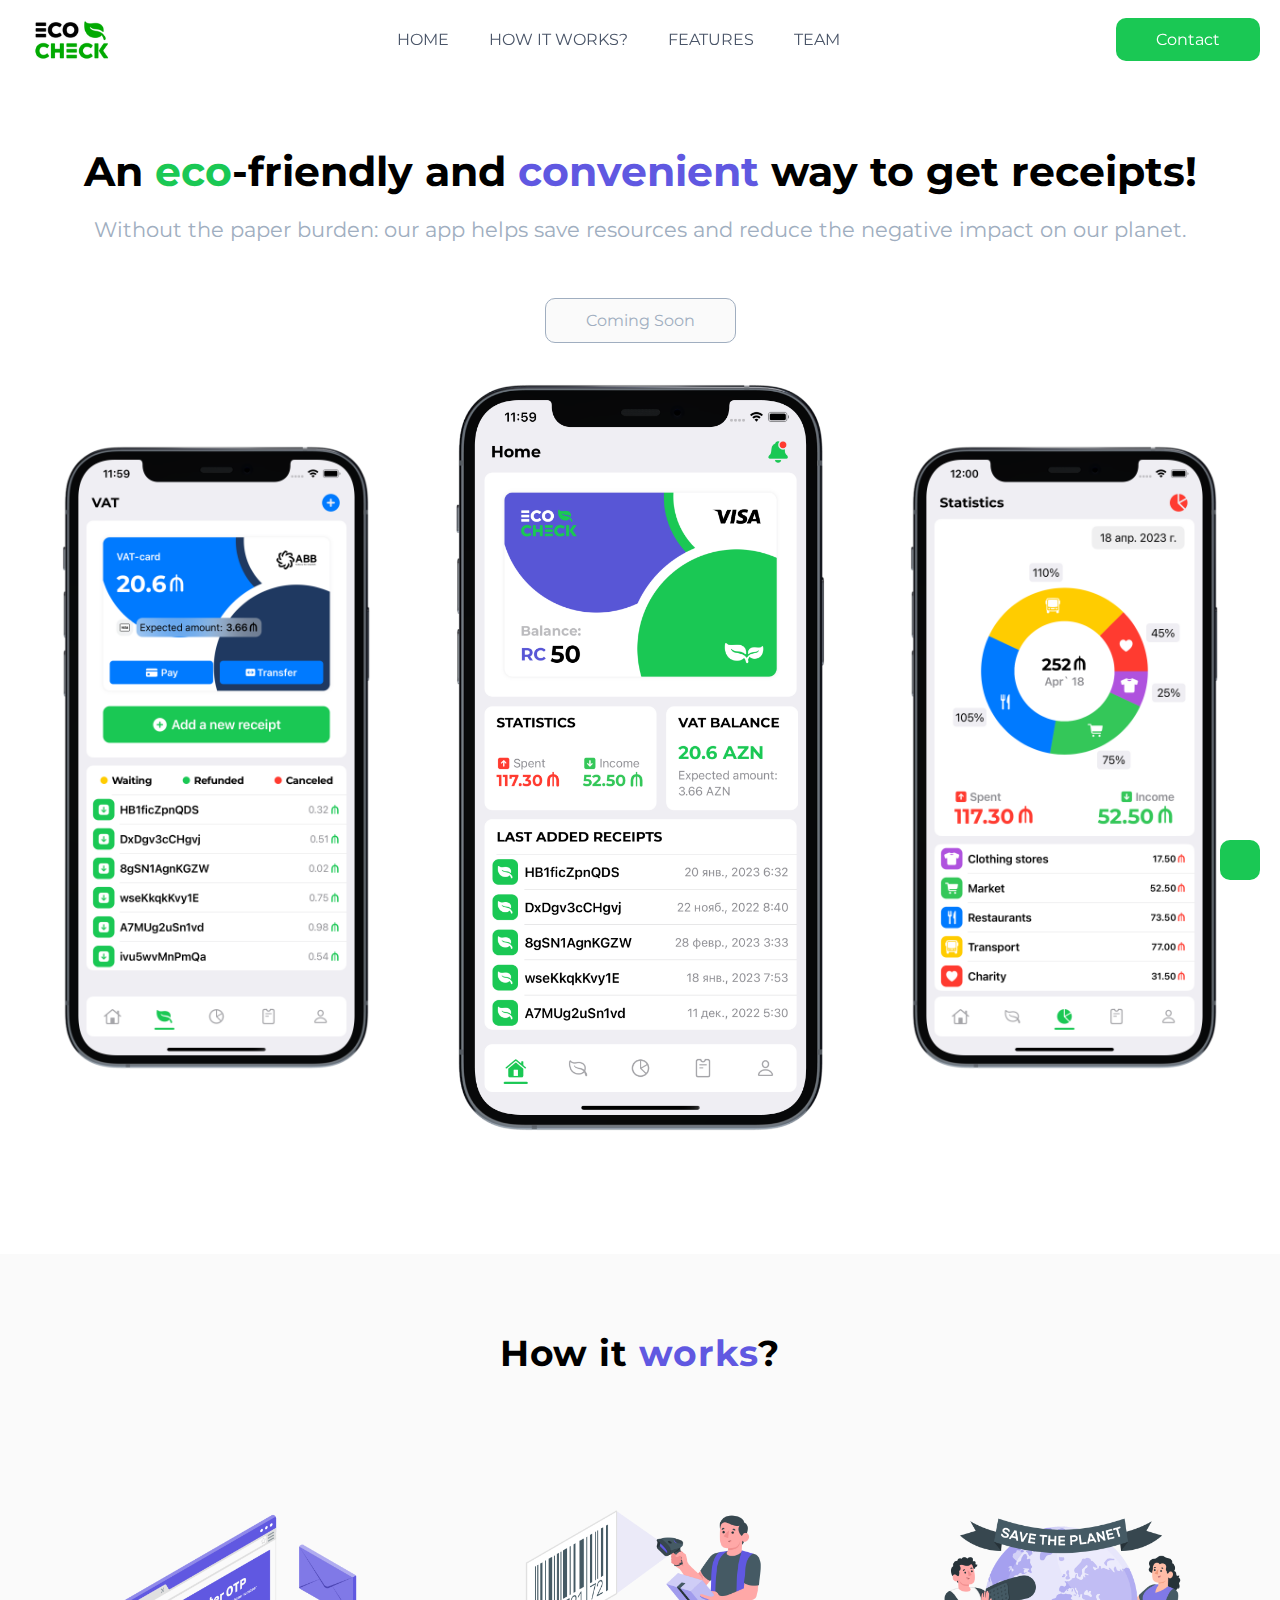
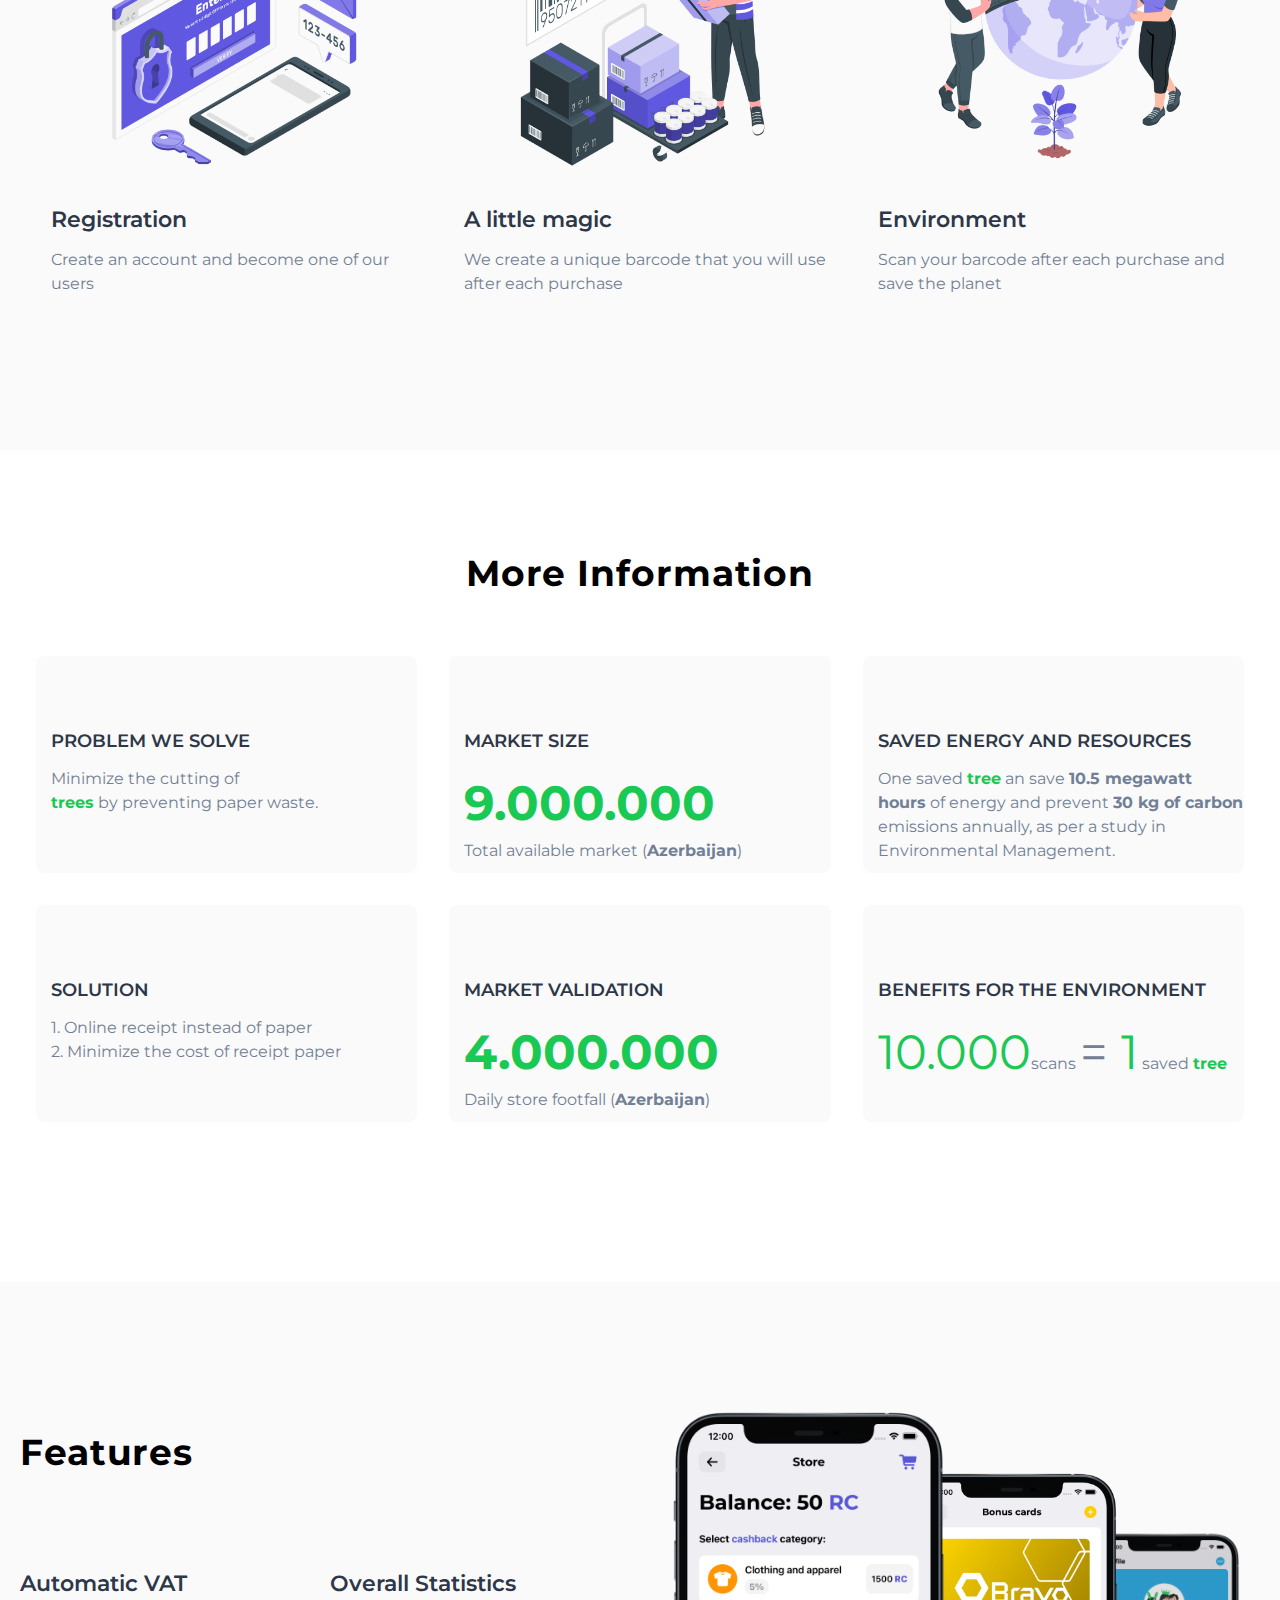
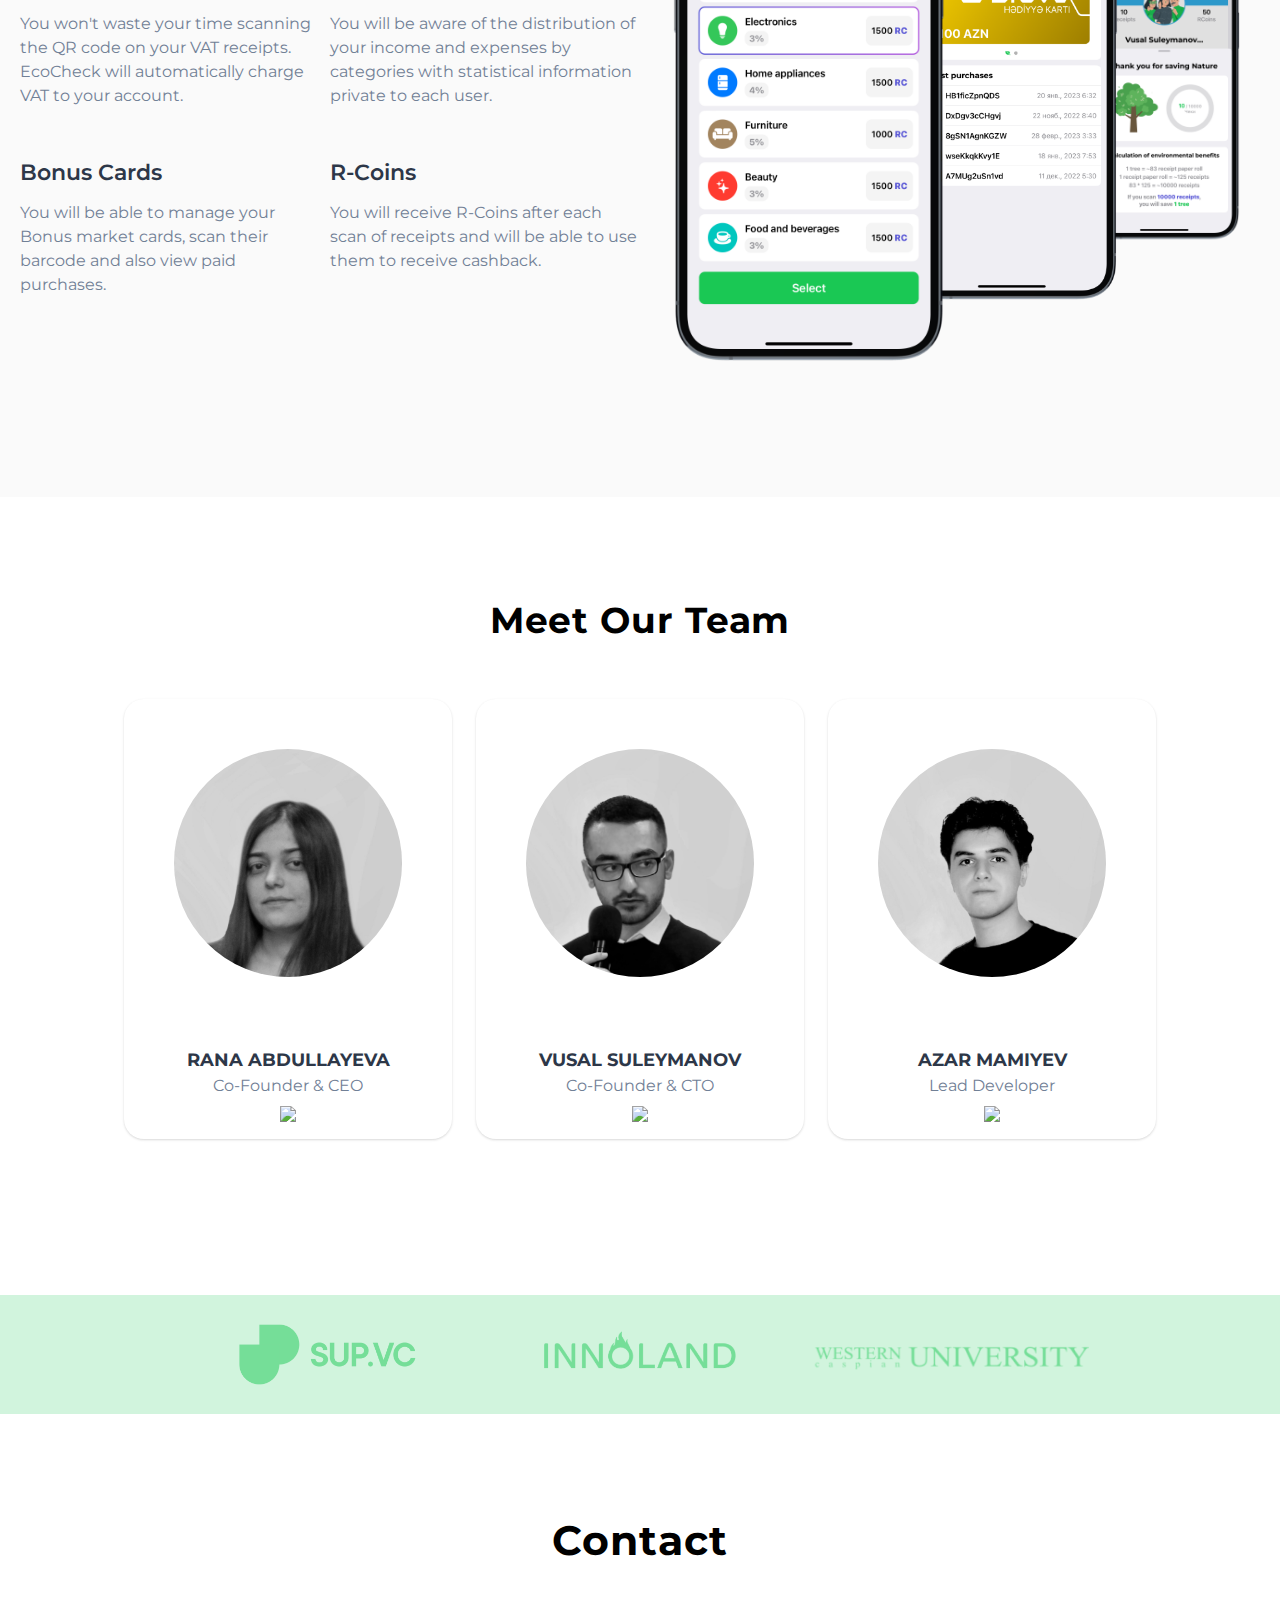
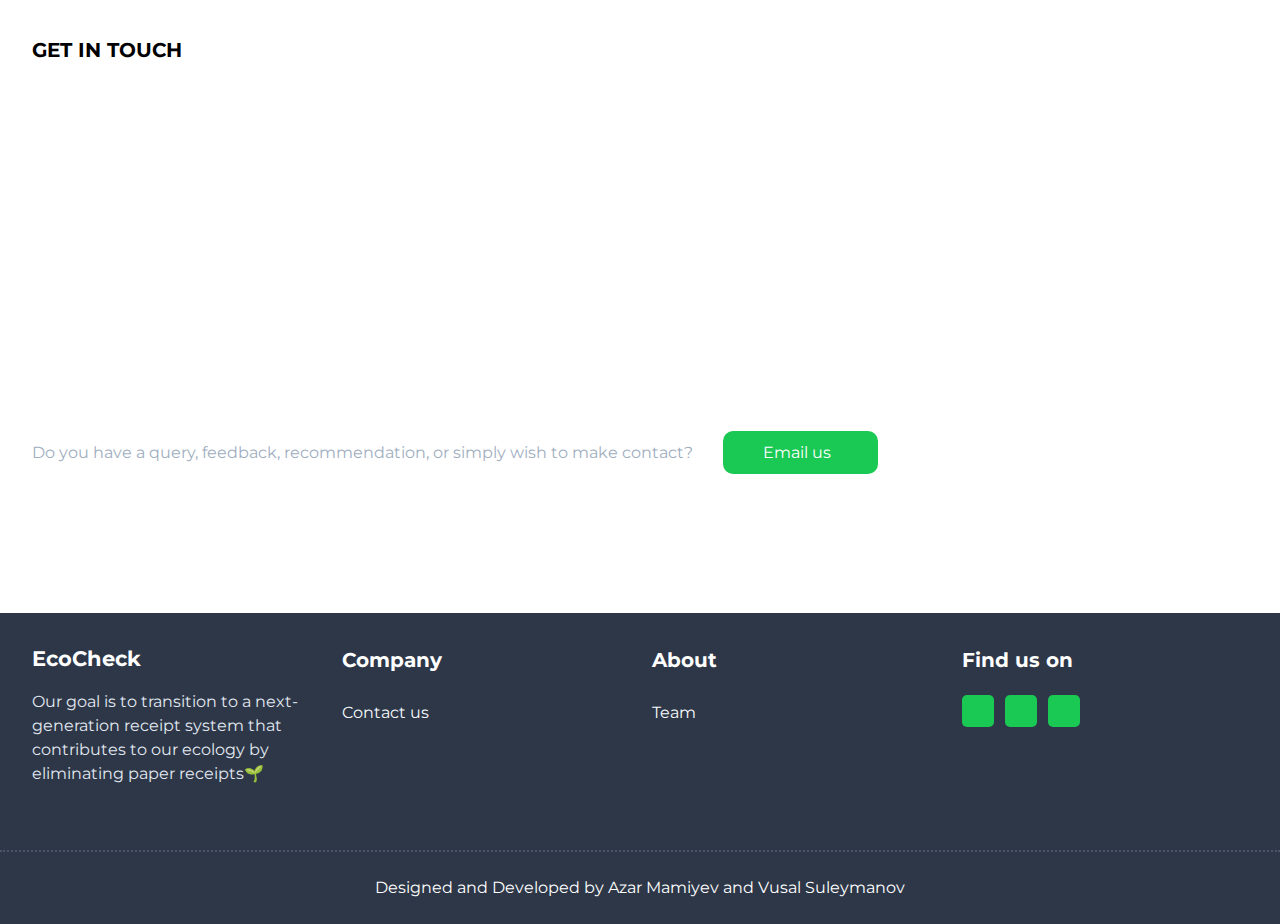
==== commit ae07da14: "Add files via upload" ====
--- a/index.html
+++ b/index.html
@@ -19,7 +19,6 @@
   <link rel="stylesheet" type="text/css" href="assets/css/tiny-slider.css">
   <!-- Tailwind css -->
   <link rel="stylesheet" type="text/css" href="assets/css/tailwind.css">
-  <script src="https://smtpjs.com/v3/smtp.js"></script>
 </head>
 <body>
 
@@ -41,21 +40,21 @@
           <div class="collapse navbar-collapse hidden lg:block duration-300 shadow absolute top-100 left-0 mt-full bg-white z-20 px-5 py-3 w-full lg:static lg:bg-transparent lg:shadow-none" id="navbarSupportedContent">
             <ul class="navbar-nav mr-auto justify-center items-center lg:flex">
               <li class="nav-item">
-                <a class="page-scroll" href="#" onclick="scroolNav('hero-area')">Home</a>
+                <a class="page-scroll scroll" href="#hero-area">Home</a>
               </li>
               <li class="nav-item">
-                <a class="page-scroll" href="#" onclick="scroolNav('feature')">Features</a>
+                <a class="page-scroll scroll" href="#howitworks">How it works?</a>
               </li>
               <li class="nav-item">
-                <a class="page-scroll" href="#" onclick="scroolNav('team')">Team</a>
+                <a class="page-scroll scroll" href="#feature">Features</a>
               </li>
               <li class="nav-item">
-                <a class="page-scroll" href="#" onclick="scroolNav('contact')">Contact</a>
+                <a class="page-scroll scroll" href="#team">Team</a>
               </li>
             </ul>
           </div>
-          <div class="text-center mb-15 wow fadeInUp" data-wow-delay="1.2s">
-            <button onclick="scroolNav('contact')" class="btn">Partnership</button>
+          <div class="text-center mb-15 wow fadeInUp" data-wow-delay="0.3s">
+            <a class="btn scroll" href="#contact">Contact</a>
           </div>
         </nav>
       </div>
@@ -85,90 +84,144 @@
   </section>
   <!-- Hero Area End -->
 
-  <hr>
+  
+  <!-- How It Works? Start -->
+  <section id="howitworks" class="graybackground py-21">
+    <div class="container">
+      <div class="text-center">
+        <h2 class="mb-12 section-heading wow fadeInDown text-black" data-wow-delay="0.3s">How it <p class="indigotext">works</p>?</h2>
+      </div>
+
+      <div class="flex flex-wrap">
+        <!-- Work item -->
+        <div class="w-full sm:w-1/2 md:w-1/2 lg:w-1/3 pt-20">
+          <div class="m-4 wow fadeInRight graybackground rounded-lg" data-wow-delay="0.3s">
+            <div class="greentext text-5xl px-4 centerize-bottom">
+              <img src="assets/img/clients/registration.png" class="screen-form">
+            </div>
+            <div class="px-4">
+              <h4 class="feature-title">Registration</h4>
+              <p class="text-gray-600">Create an account and become one of our users</p>
+            </div>
+          </div>
+        </div>
+
+        <!-- Work item -->
+        <div class="w-full sm:w-1/2 md:w-1/2 lg:w-1/3 pt-20">
+          <div class="m-4 wow fadeInRight graybackground rounded-lg" data-wow-delay="0.3s">
+            <div class="greentext text-5xl px-4 centerize-bottom">
+              <img src="assets/img/clients/magic.png" class="screen-form">
+            </div>
+            <div class="px-4">
+              <h4 class="feature-title">A little magic</h4>
+              <p class="text-gray-600">We create a unique barcode that you will use after each purchase</p>
+            </div>
+          </div>
+        </div>
+
+        <!-- Work item -->
+        <div class="w-full sm:w-1/2 md:w-1/2 lg:w-1/3 pt-20">
+          <div class="m-4 wow fadeInRight graybackground rounded-lg" data-wow-delay="0.3s">
+            <div class="greentext text-5xl px-4 centerize-bottom">
+              <img src="assets/img/clients/environment.png" class="screen-form">
+            </div>
+            <div class="px-4">
+              <h4 class="feature-title">Environment</h4>
+              <p class="text-gray-600">Scan your barcode after each purchase and save the planet</p>
+            </div>
+          </div>
+        </div>
+
+
+      </div>
+
+
+    </div>
+  </section>
+  <!-- How It Works? End -->
 
   <!-- Services Section Start -->
   <section id="services" class="py-24">
     <div class="container">
       <div class="text-center">
-        <h2 class="mb-12 section-heading wow fadeInDown text-black" data-wow-delay="0.3s">What is <p class="greentext">EcoCheck</p>?</h2>
+        <h2 class="mb-12 section-heading wow fadeInDown text-black" data-wow-delay="0.3s">More Information</h2>
       </div>
       <div class="flex flex-wrap">
         <!-- Services item -->
         <div class="w-full sm:w-1/2 md:w-1/2 lg:w-1/3">
-          <div class="m-4 wow fadeInRight" data-wow-delay="0.3s">
-            <div class="greentext text-5xl">
+          <div class="m-4 wow fadeInRight graybackground rounded-lg" data-wow-delay="0.3s">
+            <div class="greentext text-5xl px-4">
               <i class="fa-solid fa-triangle-exclamation"></i>
             </div>
-            <div>
+            <div class="px-4">
               <h3 class="service-title">Problem we solve</h3>
-              <p class="text-gray-600">Minimize the cutting of <p class="greentext">trees</p><p class="graytext"> by preventing paper waste.</p>
+              <p class="text-gray-600">Minimize the cutting of <p class="greentext"><strong>trees</strong></p><p class="graytext"> by preventing paper waste.<br> <br> <br></p>
             </div>
           </div>
         </div>
         <!-- Services item -->
         <div class="w-full sm:w-1/2 md:w-1/2 lg:w-1/3">
-          <div class="m-4 wow fadeInRight" data-wow-delay="0.6s">
-            <div class="greentext text-5xl">
+          <div class="m-4 wow fadeInRight graybackground rounded-lg" data-wow-delay="0.6s">
+            <div class="greentext text-5xl px-4">
               <i class="fa-solid fa-chart-simple"></i>
             </div>
-            <div>
+            <div class="px-4">
               <h3 class="service-title">Market Size</h3>
-              <p class="greentext text-5xl">9.000.000</p>
+              <p class="greentext text-5xl"><strong>9.000.000</strong></p>
               <p class="text-gray-600">Total available market (<strong>Azerbaijan</strong>)</p>
             </div>
           </div>
         </div>
         <!-- Services item -->
         <div class="w-full sm:w-1/2 md:w-1/2 lg:w-1/3">
-          <div class="m-4 wow fadeInRight" data-wow-delay="0.9s">
-            <div class="greentext text-5xl">
+          <div class="m-4 wow fadeInRight graybackground rounded-lg" data-wow-delay="0.9s">
+            <div class="greentext text-5xl px-4">
               <i class="fa-solid fa-tree"></i>
             </div>
-            <div>
+            <div class="px-4">
               <h3 class="service-title">Saved energy and resources</h3>
-              <p class="graytext">One saved <p class="greentext">tree</p><p class="graytext"> an save <strong>10.5 megawatt hours</strong> of energy and prevent <strong>30 kg of carbon</strong> emissions annually, as per a study in Environmental Management.</p>
+              <p class="graytext">One saved <p class="greentext"><strong>tree</strong></p><p class="graytext"> an save <strong>10.5 megawatt hours</strong> of energy and prevent <strong>30 kg of carbon</strong> emissions annually, as per a study in Environmental Management.</p>
             </div>
           </div>
         </div>
         <!-- Services item -->
         <div class="w-full sm:w-1/2 md:w-1/2 lg:w-1/3">
-          <div class="m-4 wow fadeInRight" data-wow-delay="1.2s">
-            <div class="greentext text-5xl">
+          <div class="m-4 wow fadeInRight graybackground rounded-lg" data-wow-delay="1.2s">
+            <div class="greentext text-5xl px-4">
               <i class="fa-solid fa-square-check"></i>
             </div>
-            <div>
+            <div class="px-4">
               <h3 class="service-title">Solution</h3>
               <p class="text-gray-600">1. Online receipt instead of paper</p>
-              <p class="text-gray-600">2. Minimize the cost of receipt paper</p>
+              <p class="text-gray-600">2. Minimize the cost of receipt paper <br> <br> <br></p>
             </div>
           </div>
         </div>
         <!-- Services item -->
         <div class="w-full sm:w-1/2 md:w-1/2 lg:w-1/3">
-          <div class="m-4 wow fadeInRight" data-wow-delay="1.5s">
-            <div class="greentext text-5xl">
+          <div class="m-4 wow fadeInRight graybackground rounded-lg" data-wow-delay="1.5s">
+            <div class="greentext text-5xl px-4">
               <i class="fa-solid fa-people-group"></i>
             </div>
-            <div>
+            <div class="px-4">
               <h3 class="service-title">Market Validation</h3>
-              <p class="greentext text-5xl">4.000.000</p>
-              <p class="text-gray-600">The number of people who enter the store per day in <strong>Azerbaijan</strong></p>
+              <p class="greentext text-5xl"><strong>4.000.000</strong></p>
+              <p class="text-gray-600">Daily store footfall (<strong>Azerbaijan</strong>)</p>
             </div>
           </div>
         </div>
         <!-- Services item -->
         <div class="w-full sm:w-1/2 md:w-1/2 lg:w-1/3">
-          <div class="m-4 wow fadeInRight" data-wow-delay="1.8s">
-            <div class="greentext text-5xl">
+          <div class="m-4 wow fadeInRight graybackground rounded-lg" data-wow-delay="1.8s">
+            <div class="greentext text-5xl px-4">
               <i class="fa-solid fa-leaf"></i>
             </div>
-            <div>
+            <div class="px-4">
               <h3 class="service-title">Benefits for the Environment</h3>
               <p class="greentext text-5xl">10.000</p><p class="graytext">scans</p>
               <p class="graytext text-5xl">= </p>
               <p class="greentext text-5xl">1</p>
-              <p class="graytext">saved tree</p>
+              <p class="graytext">saved <p class="greentext"><strong>tree</strong></p>  <br> <br></p>
             </div>
           </div>
         </div>
@@ -179,7 +232,7 @@
 
 
   <!-- Feature Section Start -->
-  <div id="feature" class="graybackground py-24">
+  <div id="feature" class="graybackground py-21">
     <div class="container">
       <div class="flex flex-wrap items-center">
         <div class="w-full lg:w-1/2">
@@ -188,7 +241,7 @@
             <div class="flex flex-wrap">
               <div class="w-full sm:w-1/2 lg:w-1/2">
                 <div class="">
-                  <div class="icon text-4xl">
+                  <div class="icon text-4xl marg-top">
                     <i class="fa-regular fa-money-bill-transfer"></i>
                   </div>
                   <div class="features-content">
@@ -199,7 +252,7 @@
               </div>
               <div class="w-full sm:w-1/2 lg:w-1/2">
                 <div>
-                  <div class="icon text-4xl">
+                  <div class="icon text-4xl marg-top">
                     <i class="fa-solid fa-chart-pie" style="color: #FF0000;"></i>
                   </div>
                   <div class="features-content">
@@ -233,11 +286,11 @@
             </div>
           </div>
         </div>
-        <div class="w-full lg:w-1/2" style="margin-top: 100px;">
-          <div class="mx-3 lg:mr-0 lg:ml-3 wow fadeInRight centerize" data-wow-delay="0.3s">
-            <img class="mx-auto screen-size-3 float-right" src="assets/img/screens/Treeview.png" alt="VAT">
-            <img class="mx-auto screen-size float-right" src="assets/img/screens/Bonusesview.png" alt="VAT">
-            <img class="mx-auto screen-size-2 float-right" src="assets/img/screens/Storeview.png" alt="VAT">
+        <div class="w-full lg:w-1/2" style="margin-top: 50px;">
+          <div class="lg:mr-0 lg:ml-3 wow fadeInRight centerize" data-wow-delay="0.3s">
+            <img class="screen-form1 float-right" src="assets/img/screens/Storeview.png" alt="VAT" style="z-index: 6;">
+            <img class="ml-5 screen-form2 float-right" src="assets/img/screens/Bonusesview.png" alt="VAT" style="margin-left: -40px; z-index: 4;">
+            <img class="ml-5 screen-form3 float-right" src="assets/img/screens/Treeview.png" alt="VAT" style="margin-left: -30px; z-index: 2;">
           </div>
         </div>
       </div>
@@ -249,7 +302,7 @@
   <section id="team" class="py-24 text-center">
     <div class="container">
       <div class="text-center">
-        <h2 class="mb-12 section-heading wow fadeInDown" data-wow-delay="0.3s">Our Team</h2>
+        <h2 class="mb-12 section-heading wow fadeInDown" data-wow-delay="0.3s">Meet Our Team</h2>
       </div>
       <div class="flex flex-wrap justify-center">
         <div class="max-w-sm sm:w-1/2 md:w-1/2 lg:w-1/3">
@@ -259,9 +312,9 @@
             </div>
             <div class="text-center px-5 py-3">
               <h3 class="team-name">Rana Abdullayeva</h3>
-              <p>Co-Founder, CEO</p>
-              <a href="https://www.linkedin.com/in/rena-abdullayeva-781b67197/" class="social-link hover:bg-indigo-500">
-                <i class="lni lni-linkedin-original" aria-hidden="true"></i>
+              <p>Co-Founder & CEO</p>
+              <a href="https://www.linkedin.com/in/rena-abdullayeva-781b67197/" class="linkedin">
+                <img src="assets/img/clients/linkedinLogo.png">
               </a>
             </div>
           </div>
@@ -273,9 +326,9 @@
             </div>
             <div class="text-center px-5 py-3">
               <h3 class="team-name">Vusal Suleymanov</h3>
-              <p>Co-Founder, CTO</p>
-              <a href="https://www.linkedin.com/in/vusal-suleymanov/" class="social-link hover:bg-indigo-500">
-                <i class="lni lni-linkedin-original" aria-hidden="true"></i>
+              <p>Co-Founder & CTO</p>
+              <a href="https://www.linkedin.com/in/vusal-suleymanov/" class="linkedin">
+                <img src="assets/img/clients/linkedinLogo.png">
               </a>
             </div>
           </div>
@@ -288,8 +341,8 @@
             <div class="text-center px-5 py-3">
               <h3 class="team-name">Azar Mamiyev</h3>
               <p>Lead Developer</p>
-              <a href="https://www.linkedin.com/in/azarmamiyev/" class="social-link hover:bg-indigo-500">
-                <i class="lni lni-linkedin-original" aria-hidden="true"></i>
+              <a href="https://www.linkedin.com/in/azarmamiyev/" class="linkedin">
+                <img src="assets/img/clients/linkedinLogo.png">
               </a>
             </div>
           </div>
@@ -392,143 +445,105 @@
 <!-- carousel-area Section End -->
 
 <!-- Contact Section Start -->
-<section id="contact" class="py-24">    
+<section id="contact" class="py-22">    
   <div class="container">
     <div class="text-center">
       <h2 class="mb-16 text-4xl font-bold tracking-wide wow fadeInDown" data-wow-delay="0.3s">Contact</h2>
     </div>
 
-    <div class="flex flex-wrap contact-form-area wow fadeInUp" data-wow-delay="0.4s">          
-      <div class="w-full md:w-1/2">
-        <div class="contact">
-          <h2 class="uppercase font-bold text-xl mb ml-3">Contact Form</h2>
-          <form action="#" class="form-contact">
-            <div class="flex flex-wrap">
-              <div class="w-full sm:w-1/2 md:w-full lg:w-1/2">
-                <div class="mx-3">
-                  <input type="text" class="form-input rounded-full" id="name" placeholder="Name" required data-error="Please enter your name">
-                </div>                                 
-              </div>
-              <div class="w-full sm:w-1/2 md:w-full lg:w-1/2">
-                <div class="mx-3">
-                  <input type="email" placeholder="Email" id="email" class="form-input rounded-full" required data-error="Please enter your email">
-                </div> 
-              </div>
-              <div class="w-full">
-                <div class="mx-3">
-                  <input type="text" placeholder="Subject" id="subject" name="subject" class="form-input rounded-full" required data-error="Please enter your subject">
-                </div>
-              </div>
-              <div class="w-full">
-                <div class="mx-3"> 
-                  <textarea class="form-input rounded-lg" id="message" name="message" placeholder="Your Message" rows="5" data-error="Write your message" required></textarea>
-                </div>
-              </div>
-              <div class="w-full">
-                <div class="submit-button mx-3">
-                  <button id="submit" type="submit" class="btn">Send Message</button>
-                </div>
-              </div>
-            </div>            
-          </form>
-        </div>
-      </div>
-      <div class="w-full md:w-1/2">
-        <div class="ml-3 md:ml-12 wow fadeIn">
+    <div class="flex contact-form-area wow fadeInUp" data-wow-delay="0.4s">  
+      <div class="w-full">
+        <div class="ml-3 wow fadeIn">
           <h2 class="uppercase font-bold text-xl mb">Get In Touch</h2>
           <div>
-            <div class="flex flex-wrap mb-6 items-center">
-              <iframe src="https://www.google.com/maps/embed?pb=!1m14!1m12!1m3!1d1145.868211050891!2d49.859844606347686!3d40.4095074940613!2m3!1f0!2f0!3f0!3m2!1i1024!2i768!4f13.1!5e0!3m2!1sru!2saz!4v1682277036826!5m2!1sru!2saz" width="650" height="263" style="border:5; border-radius: 10px;" allowfullscreen="" loading="lazy" referrerpolicy="no-referrer-when-downgrade"></iframe>
-            </div>
-            <div class="flex flex-wrap mb-6 items-center">
-              <div class="contact-icon">
-                <i class="lni lni-envelope"></i>
+            <div class="flex mb-6 items-center">
+              <iframe src="https://www.google.com/maps/embed?pb=!1m14!1m12!1m3!1d1145.868211050891!2d49.859844606347686!3d40.4095074940613!2m3!1f0!2f0!3f0!3m2!1i1024!2i768!4f13.1!5e0!3m2!1sru!2saz!4v1682277036826!5m2!1sru!2saz&amp;markers=40.410339, 49.859521" width="9999" height="300" style="border:5; border-radius: 10px;" allowfullscreen="" loading="lazy" referrerpolicy="no-referrer-when-downgrade"></iframe>
+            </div>
+            <div class="flex flex-wrap mb-4 marg-top2 items-center">
+              <p class="text-gray-500" style="margin-right: 30px; padding: 20px 0 20px 0;">Do you have a query, feedback, recommendation, or simply wish to make contact?</p>
+              <p>
+                <a href="mailto:ecocheckaz@gmail.com" class="btn">
+                  Email us<i class="fa-solid fa-paper-plane pl-2"></i></a>
+                </p>
               </div>
-              <p class="pl-3">
-                <a href="mailto:ecocheckaz@gmail.com" class="block">ecocheckaz@gmail.com</a>
-              </p>
-            </div>
-          </div>
-        </div>
-      </div>
-    </div>
-  </div> 
-</section>
-<!-- Contact Section End -->
-
-<!-- Map Section Start -->
-<div style="display: none;">
-  <section id="google-map-area">
-    <div class="mx-6 mb-6">
-      <div class="flex">
-        <div class="w-full">
-          <object style="border:0; height: 450px; width: 100%;" data="https://www.google.com/maps/embed?pb=!1m18!1m12!1m3!1d3102.7887109309127!2d-77.44196278417968!3d38.95165507956235!2m3!1f0!2f0!3f0!3m2!1i1024!2i768!4f13.1!3m3!1m2!1s0x0%3A0x0!2zMzjCsDU3JzA2LjAiTiA3N8KwMjYnMjMuMiJX!5e0!3m2!1sen!2sbd!4v1545420879707"></object>
-        </div>
-      </div>
-    </div>
-  </section>
-</div>
-<!-- Map Section End -->
-
-<!-- Footer Section Start -->
-<footer id="footer" class="bg-gray-800 py-16">
-  <div class="container">
-    <div class="flex flex-wrap">
-      <div class="w-full sm:w-1/2 md:w-1/2 lg:w-1/4 wow fadeInUp" data-wow-delay="0.2s">
-        <div class="mx-3 mb-8">
-          <div class="footer-logo mb-3">
-            <h3 class="font-bold text-2xl leading-snug text-white mb-10 wow fadeInUp" data-wow-delay="1s">EcoCheck</h3>
-          </div>
-          <p class="text-gray-300">
-          Our goal is to transition to a next-generation receipt system that contributes to our ecology by eliminating paper receipts🌱</p>
-        </div>
-      </div>
-      <div class="w-full sm:w-1/2 md:w-1/2 lg:w-1/4 wow fadeInUp" data-wow-delay="0.4s">
-        <div class="mx-3 mb-8">
-          <h3 class="font-bold text-xl text-white mb-5">Company</h3>
-          <ul>
-            <li><a href="#contact" class="footer-links">Contact us</a></li>
-          </ul>
-        </div>
-      </div>
-      <div class="w-full sm:w-1/2 md:w-1/2 lg:w-1/4 wow fadeInUp" data-wow-delay="0.6s">
-        <div class="mx-3 mb-8">
-          <h3 class="font-bold text-xl text-white mb-5">About</h3>
-          <ul>
-            <li><a href="#team" class="footer-links">Team</a></li>
-          </ul>
-        </div>
-      </div>
-      <div class="w-full sm:w-1/2 md:w-1/2 lg:w-1/4 wow fadeInUp" data-wow-delay="0.8s">
-        <div class="mx-3 mb-8">
-          <h3 class="font-bold text-xl text-white mb-5">Find us on</h3>
-
-          <ul class="social-icons flex justify-start">
-          </li>
-          <li class="mx-2">
-            <a href="https://www.facebook.com/profile.php?id=100090750064541"
-            class="footer-icon hover:bg-indigo-500">
-            <i class="lni lni-facebook-original" aria-hidden="true"></i>
-          </a>
-        </li>
-      </li>
-      <li class="mx-2">
-        <a href="https://www.instagram.com/ecocheck.az/"
-        class="footer-icon hover:bg-red-500">
-        <i class="lni lni-instagram-original" aria-hidden="true"></i>
-      </a>
-    </li>
-    <li class="mx-2">
-      <a href="https://www.linkedin.com/company/ecocheck0/"
-      class="footer-icon hover:bg-indigo-600">
-      <i class="lni lni-linkedin-original" aria-hidden="true"></i>
-    </a>
-  </li>
-</ul>
-</div>
-</div>
-</div>
-</div>     
+            </div>
+          </div>
+        </div>
+      </div>
+    </div> 
+  </section>
+  <!-- Contact Section End -->
+
+  <!-- Map Section Start -->
+  <div style="display: none;">
+    <section id="google-map-area">
+      <div class="mx-6 mb-6">
+        <div class="flex">
+          <div class="w-full">
+            <object style="border:0; height: 450px; width: 100%;" data="https://www.google.com/maps/embed?pb=!1m18!1m12!1m3!1d3102.7887109309127!2d-77.44196278417968!3d38.95165507956235!2m3!1f0!2f0!3f0!3m2!1i1024!2i768!4f13.1!3m3!1m2!1s0x0%3A0x0!2zMzjCsDU3JzA2LjAiTiA3N8KwMjYnMjMuMiJX!5e0!3m2!1sen!2sbd!4v1545420879707"></object>
+          </div>
+        </div>
+      </div>
+    </section>
+  </div>
+  <!-- Map Section End -->
+
+  <!-- Footer Section Start -->
+  <footer id="footer" class="bg-gray-800 py-16">
+    <div class="container">
+      <div class="flex flex-wrap">
+        <div class="w-full sm:w-1/2 md:w-1/2 lg:w-1/4 wow fadeInUp" data-wow-delay="0.2s">
+          <div class="mx-3 mb-8">
+            <div class="footer-logo mb-3">
+              <h3 class="font-bold text-2xl leading-snug text-white mb-10 wow fadeInUp" data-wow-delay="0.4s">EcoCheck</h3>
+            </div>
+            <p class="text-gray-300">
+            Our goal is to transition to a next-generation receipt system that contributes to our ecology by eliminating paper receipts🌱</p>
+          </div>
+        </div>
+        <div class="w-full sm:w-1/2 md:w-1/2 lg:w-1/4 wow fadeInUp" data-wow-delay="0.4s">
+          <div class="mx-3 mb-8">
+            <h3 class="font-bold text-xl text-white mb-5">Company</h3>
+            <ul>
+              <li><a href="#contact" class="footer-links">Contact us</a></li>
+            </ul>
+          </div>
+        </div>
+        <div class="w-full sm:w-1/2 md:w-1/2 lg:w-1/4 wow fadeInUp" data-wow-delay="0.4s">
+          <div class="mx-3 mb-8">
+            <h3 class="font-bold text-xl text-white mb-5">About</h3>
+            <ul>
+              <li><a href="#team" class="footer-links">Team</a></li>
+            </ul>
+          </div>
+        </div>
+        <div class="w-full sm:w-1/2 md:w-1/2 lg:w-1/4 wow fadeInUp" data-wow-delay="0.4s">
+          <div class="mx-3 mb-8">
+            <h3 class="font-bold text-xl text-white mb-5">Find us on</h3>
+
+            <ul class="social-icons flex justify-start">
+              <li class="mx-2">
+                <a href="https://www.facebook.com/profile.php?id=100090750064541" class="footer-icon hover:bg-indigo-500">
+                <i class="lni lni-facebook-original"></i>
+                </a>
+              </li>
+
+              <li class="mx-2">
+                <a href="https://www.instagram.com/ecocheck.az/" class="footer-icon hover:bg-red-500">
+                <i class="lni lni-instagram-original" aria-hidden="true"></i>
+                </a>
+              </li>
+
+              <li class="mx-2">
+                <a href="https://www.linkedin.com/company/ecocheck0/" class="footer-icon hover:bg-indigo-600">
+                <i class="lni lni-linkedin-original" aria-hidden="true"></i>
+                </a>
+              </li>
+            </ul>
+          </div>
+        </div>
+      </div>
+    </div>     
 </footer> 
 <!-- Footer Section End -->
 
@@ -558,6 +573,5 @@
     <script src="assets/js/wow.js"></script>
     <script src="assets/js/tiny-slider.js"></script>    
     <script src="assets/js/main.js"></script>
-    <script src="assets/js/index.js"></script>
   </body>
-</html>
+  </html>
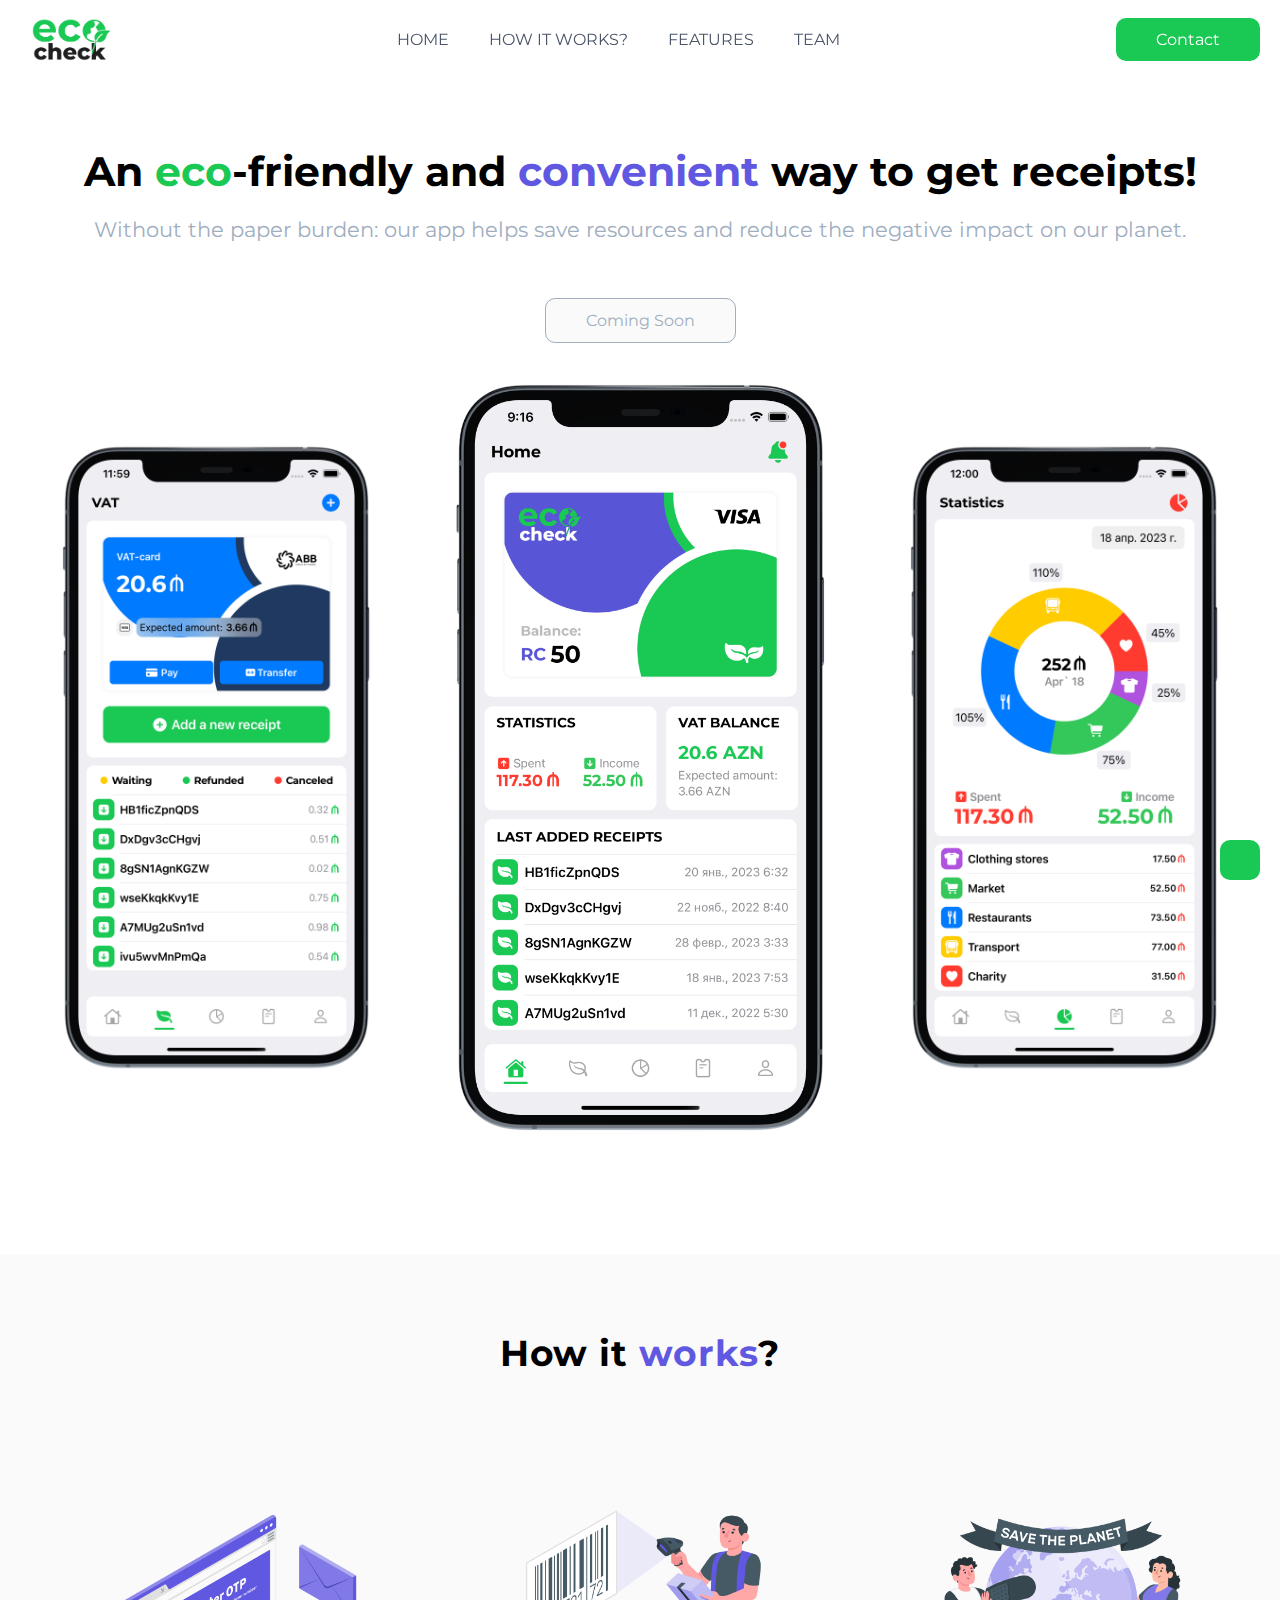
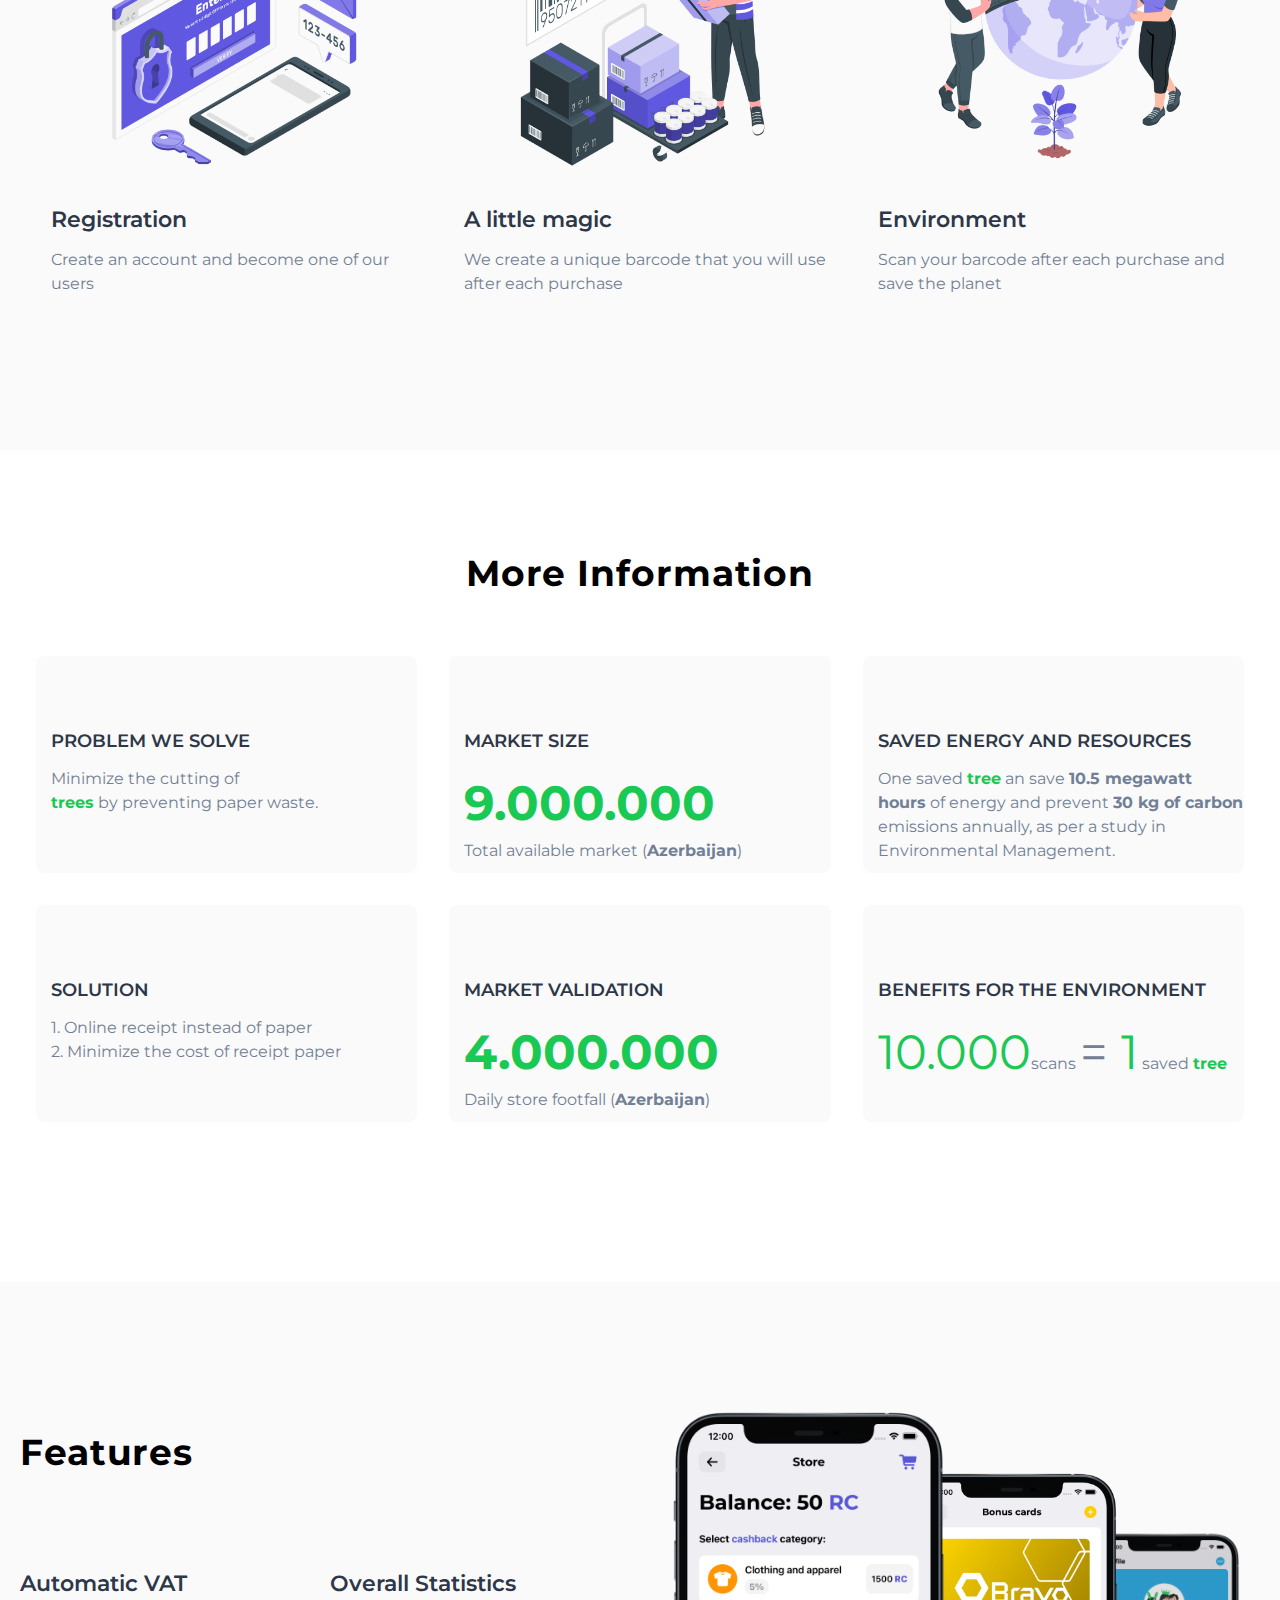
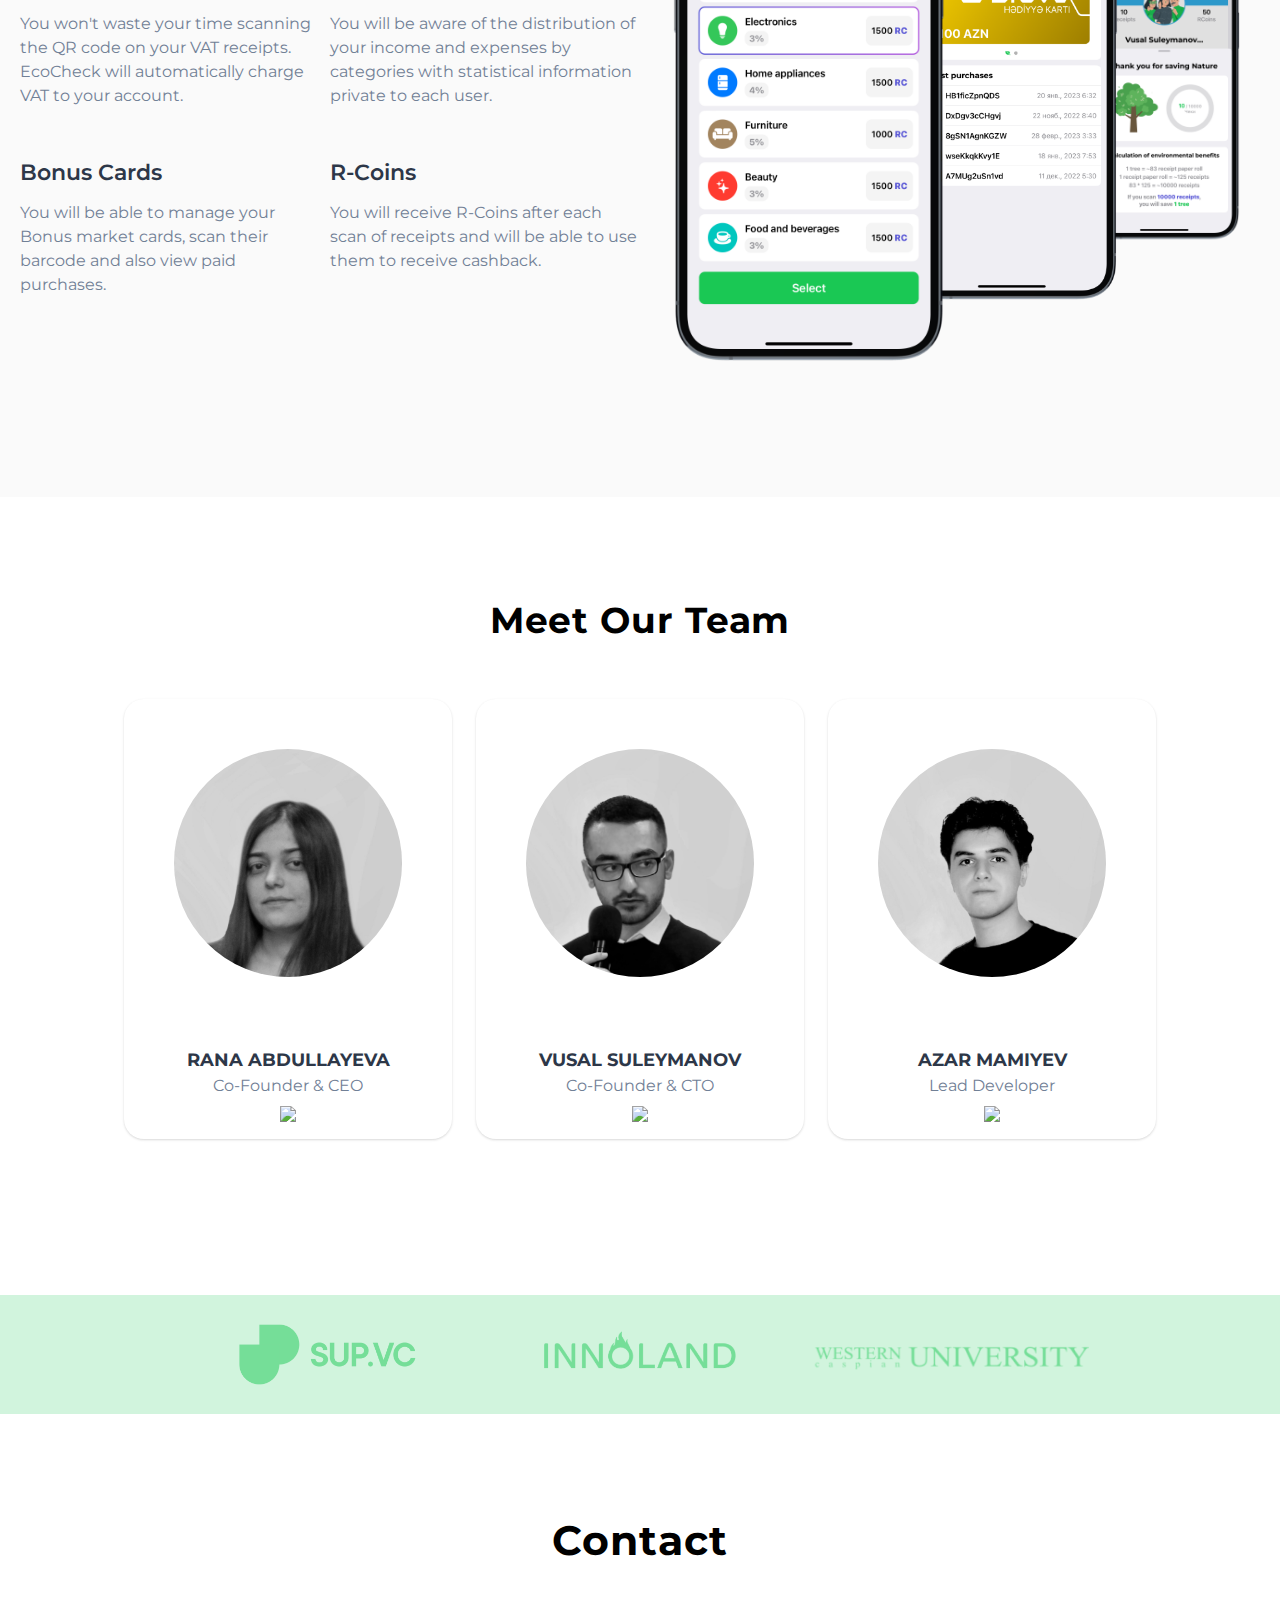
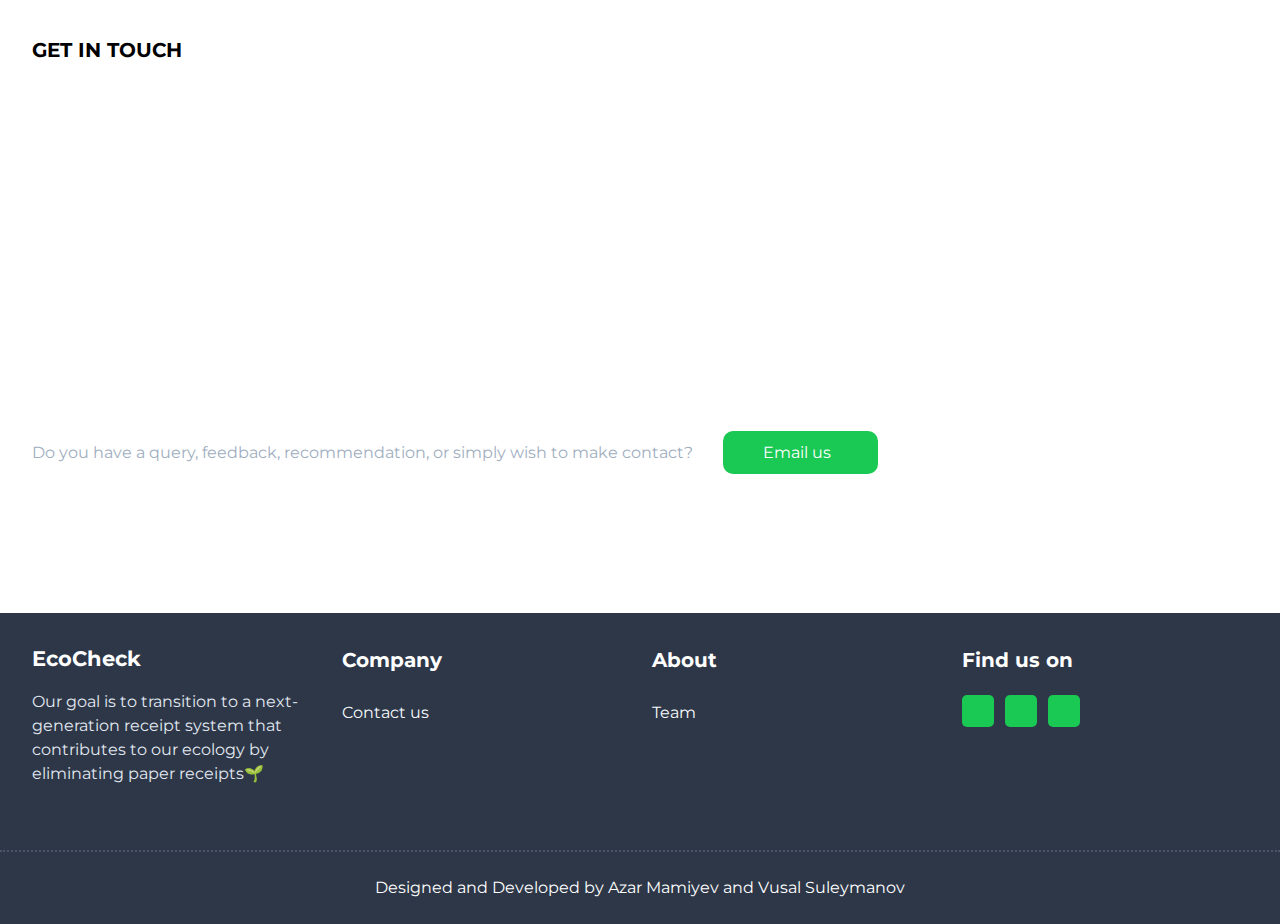
==== commit e863dbc8: "Add files via upload" ====
--- a/index.html
+++ b/index.html
@@ -5,18 +5,16 @@
   <meta charset="utf-8">
   <meta name="viewport" content="width=device-width, initial-scale=1, shrink-to-fit=no">
 
-  <!--====== Favicon Icon ======-->
-  <link rel="shortcut icon" href="assets/img/favicon.png" type="image/png">
-
   <title>EcoCheck</title>
 
   <!-- Icon -->
   <link rel="stylesheet" type="text/css" href="assets/css/LineIcons.2.0.css">
   <link rel="stylesheet" href="https://cdnjs.cloudflare.com/ajax/libs/font-awesome/6.4.0/css/all.min.css" integrity="sha512-iecdLmaskl7CVkqkXNQ/ZH/XLlvWZOJyj7Yy7tcenmpD1ypASozpmT/E0iPtmFIB46ZmdtAc9eNBvH0H/ZpiBw==" crossorigin="anonymous" referrerpolicy="no-referrer" />
+  <link rel="shortcut icon" type="image/png" href="assets/img/favicon.png">
   <!-- Animate -->
   <link rel="stylesheet" type="text/css" href="assets/css/animate.css">
   <!-- Tiny Slider  -->
-  <link rel="stylesheet" type="text/css" href="assets/css/tiny-slider.css">
+  <link rel="stylesheet" type="text/css" href="">
   <!-- Tailwind css -->
   <link rel="stylesheet" type="text/css" href="assets/css/tailwind.css">
 </head>
@@ -68,7 +66,7 @@
     <div class="container">
       <div class="flex justify-between">
         <div class="w-full text-center">
-          <h2 class="text-4xl font-bold leading-snug mb-10 wow fadeInUp" data-wow-delay="1s">An <p class="greentext">eco</p>-friendly and <p class="indigotext">convenient</p> way to get receipts!</h2>
+          <h2 class="text-4xl font-bold leading-snug mb-10 wow fadeInUp" data-wow-delay="1s">An <span class="green-underline"><p class="greentext">eco</p>-friendly</span> and <p class="indigotext">convenient</p> way to get receipts!</h2>
           <p class="text-2xl leading-snug text-gray-500 mb-16 wow fadeInUp" data-wow-delay="1s">Without the paper burden: our app helps save resources and reduce the negative impact on our planet.</p>
           <div class="text-center mb-12 wow fadeInUp" data-wow-delay="1.2s">
             <a class="no-click-btn">Coming Soon</a>
@@ -393,7 +391,7 @@
                   <p class="text-gray-600 leading-loose">Holisticly empower leveraged ROI whereas effective web-readiness. Completely enable emerging meta-services with cross-platform web services. Quickly initiate inexpensive total linkage rather than extensible scenarios. Holisticly empower leveraged ROI whereas effective web-readiness. </p>
                 </div>
                 <div class="my-3 mx-auto w-24 h-24 shadow-md rounded-full">
-                  <img class="rounded-full p-2 w-full" src="assets/img/testimonial/img1.jpg" alt="">
+                  <img class="rounded-full p-2 w-full" src="" alt="">
                 </div>
                 <div class="mb-2">
                   <h2 class="font-bold text-lg uppercase text-blue-600 mb-2">Rob</h2>
@@ -419,22 +417,22 @@
         <div class="w-full relative">
           <div class="portfolio-carousel">
             <div>
-              <img class="w-full" src="assets/img/slide/img1.jpg" alt="">
+              <img class="w-full" src="" alt="">
             </div>
             <div>
-              <img class="w-full" src="assets/img/slide/img2.jpg" alt="">
+              <img class="w-full" src="" alt="">
             </div>
             <div>
-              <img class="w-full" src="assets/img/slide/img3.jpg" alt="">
+              <img class="w-full" src="" alt="">
             </div>
             <div>
-              <img class="w-full" src="assets/img/slide/img4.jpg" alt="">
+              <img class="w-full" src="" alt="">
             </div>
             <div>
-              <img class="w-full" src="assets/img/slide/img5.jpg" alt="">
+              <img class="w-full" src="" alt="">
             </div>
             <div>
-              <img  class="w-full" src="assets/img/slide/img6.jpg" alt="">
+              <img  class="w-full" src="" alt="">
             </div>
           </div>
         </div>
@@ -570,8 +568,7 @@
     <!-- End Preloader -->
     
     <!-- All js Here -->
-    <script src="assets/js/wow.js"></script>
-    <script src="assets/js/tiny-slider.js"></script>    
+    <script src="assets/js/wow.js"></script>  
     <script src="assets/js/main.js"></script>
   </body>
   </html>
